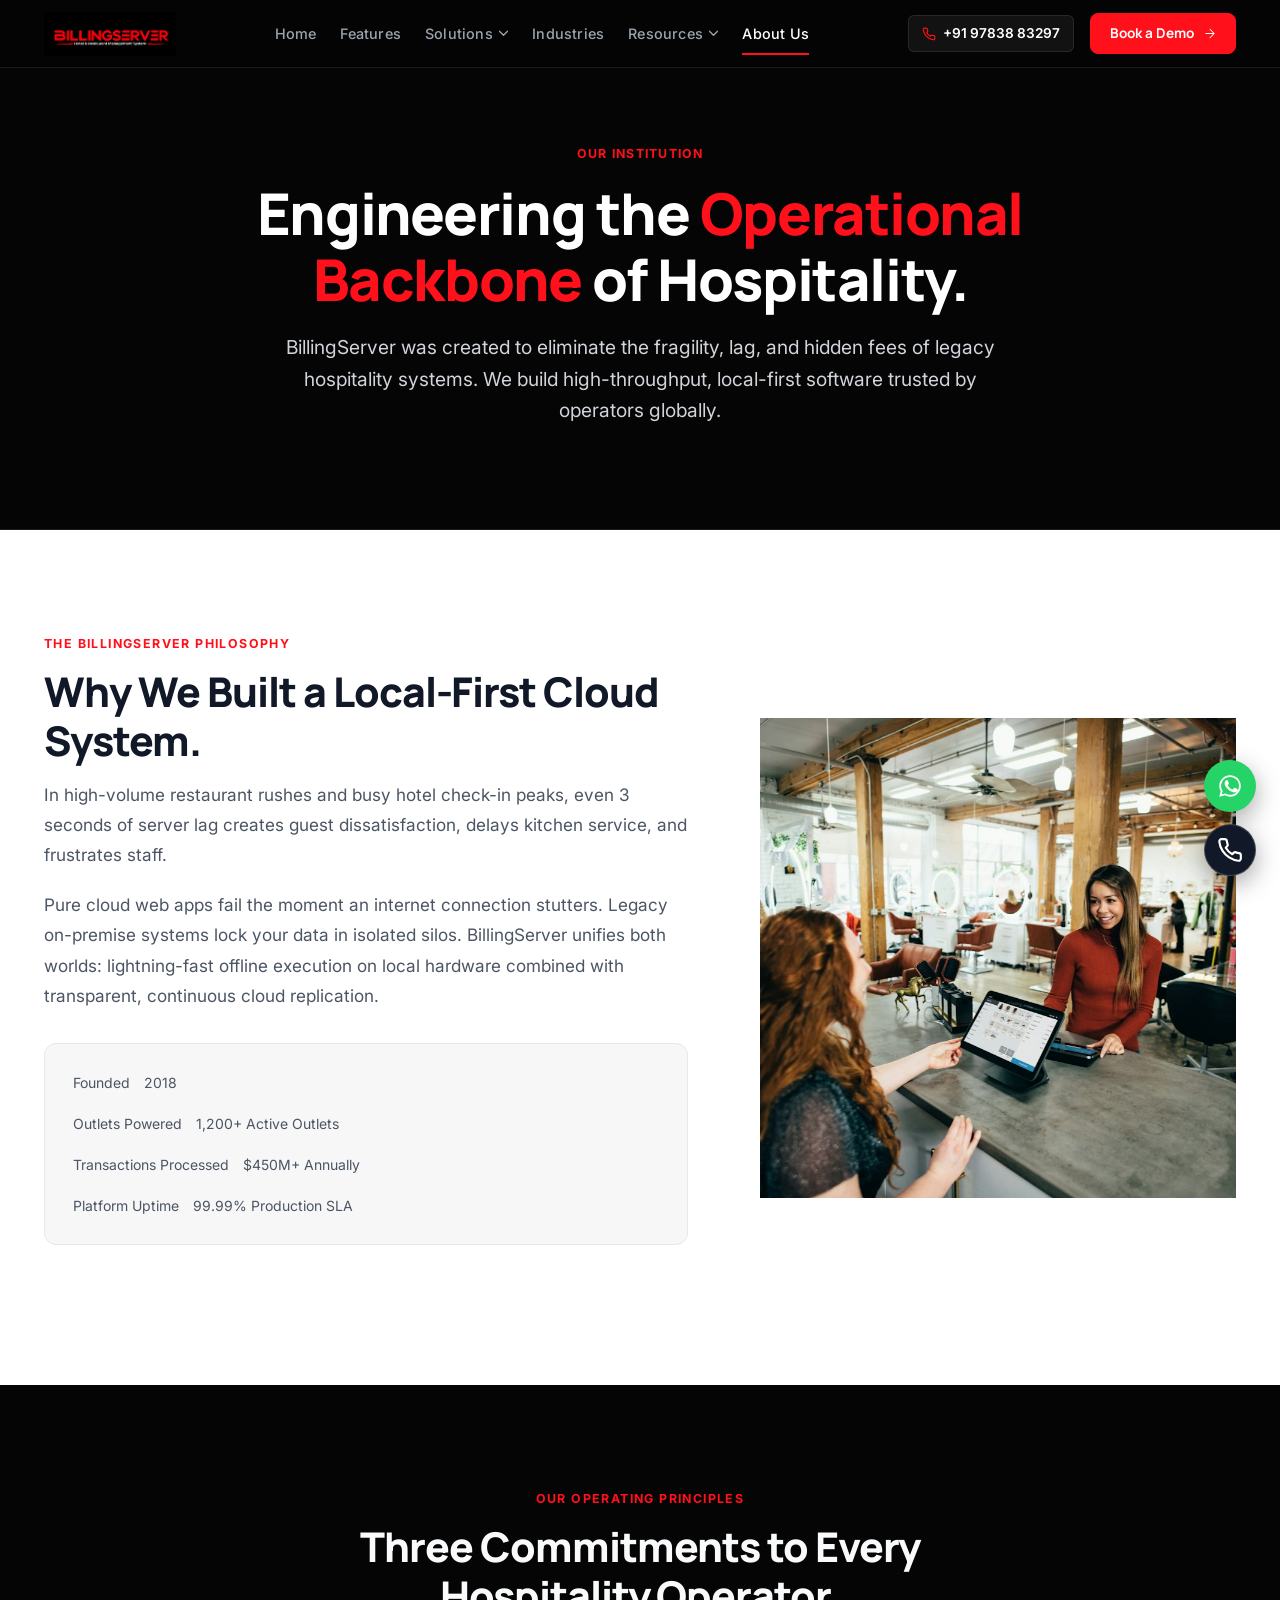
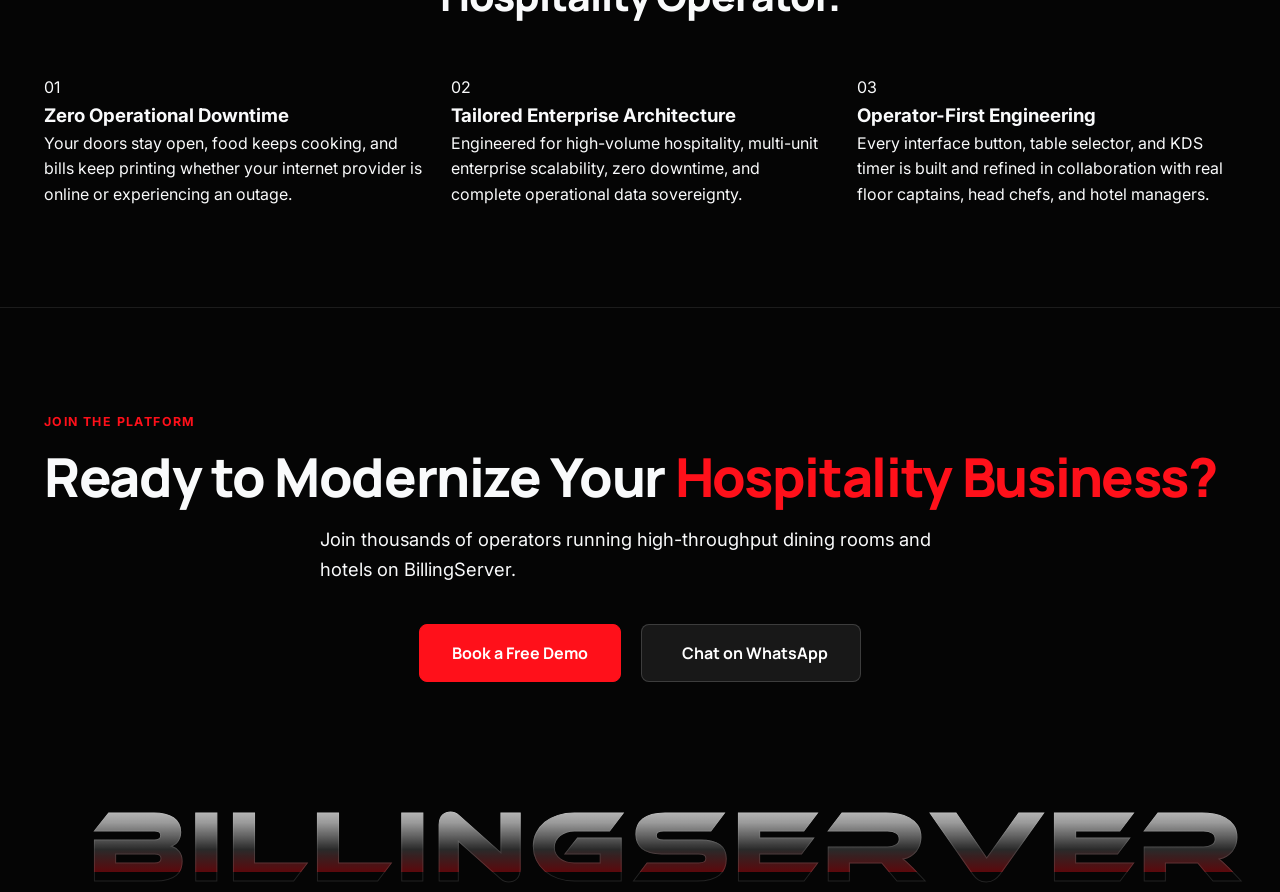
==== about-us.html @ 7251c0f0 "Completely remove all pricing, rates, and pricing plans across the entire website" ====
<!DOCTYPE html>
<html lang="en">
<head>
  <meta charset="UTF-8">
  <meta name="viewport" content="width=device-width, initial-scale=1.0">
  <title>About Us â€” BillingServer Hospitality Platform</title>
  <meta name="description" content="Learn about BillingServer's mission to deliver the world's most resilient, local-first enterprise software for restaurants, hotels, and hospitality chains.">
  <link rel="preconnect" href="https://fonts.googleapis.com">
  <link rel="preconnect" href="https://fonts.gstatic.com" crossorigin>
  <link href="https://fonts.googleapis.com/css2?family=Inter:wght@400;500;600;700&family=Manrope:wght@500;600;700;800&display=swap" rel="stylesheet">
  <link rel="stylesheet" href="style.css">
</head>
<body>

  <!-- NAVIGATION BAR -->
  <header class="navbar" id="navbar">
    <div class="nav-container">
      <a href="index.html" class="brand-logo" aria-label="BillingServer Home">
        <img src="assets/logo.png" alt="BillingServer Logo" class="logo-img">
      </a>

      <!-- Primary Navigation Links -->
      <nav class="nav-links" aria-label="Primary Navigation">
        <a href="index.html" class="nav-item">Home</a>
        <a href="features.html" class="nav-item">Features</a>
        
        <!-- Solutions Dropdown -->
        <div class="nav-dropdown">
          <button class="nav-item nav-dropdown-btn" aria-haspopup="true" aria-expanded="false" type="button">
            <span>Solutions</span>
            <svg class="dropdown-arrow" viewBox="0 0 10 6" fill="currentColor">
              <path d="M0.5 1L5 5.5L9.5 1" stroke="currentColor" stroke-width="1.5" stroke-linecap="round" stroke-linejoin="round" fill="none"/>
            </svg>
          </button>
          <div class="nav-dropdown-menu">
            <a href="solutions.html#restaurant" class="dropdown-item">
              <div class="dropdown-item-title">Restaurant Management</div>
              <div class="dropdown-item-desc">High-speed billing, tables, KOT & delivery</div>
            </a>
            <a href="solutions.html#hotel" class="dropdown-item">
              <div class="dropdown-item-title">Hotel Management (PMS)</div>
              <div class="dropdown-item-desc">Front desk, room folios, housekeeping & rates</div>
            </a>
            <a href="solutions.html#cafe" class="dropdown-item">
              <div class="dropdown-item-title">Cafe & Quick Service</div>
              <div class="dropdown-item-desc">Counter sales, quick tokens & drive-thru</div>
            </a>
            <a href="solutions.html#multibranch" class="dropdown-item">
              <div class="dropdown-item-title">Multi-Branch Business</div>
              <div class="dropdown-item-desc">Central HQ, unified stock & branch reports</div>
            </a>
            <a href="index.html#custom-software" class="dropdown-item">
              <div class="dropdown-item-title" style="color: var(--c-red);">Custom Software (CRM, HRMS, Billing)</div>
              <div class="dropdown-item-desc">Bespoke software developed for your exact requirements</div>
            </a>
          </div>
        </div>

        <a href="industries.html" class="nav-item">Industries</a>

        <!-- Resources Dropdown -->
        <div class="nav-dropdown">
          <button class="nav-item nav-dropdown-btn" aria-haspopup="true" aria-expanded="false" type="button">
            <span>Resources</span>
            <svg class="dropdown-arrow" viewBox="0 0 10 6" fill="currentColor">
              <path d="M0.5 1L5 5.5L9.5 1" stroke="currentColor" stroke-width="1.5" stroke-linecap="round" stroke-linejoin="round" fill="none"/>
            </svg>
          </button>
          <div class="nav-dropdown-menu">
            <a href="help-center.html" class="dropdown-item">
              <div class="dropdown-item-title">Help Center</div>
              <div class="dropdown-item-desc">Documentation, setup guides & FAQs</div>
            </a>
            <a href="hardware.html" class="dropdown-item">
              <div class="dropdown-item-title">Hardware</div>
              <div class="dropdown-item-desc">Touch POS terminals, printers & KDS screens</div>
            </a>
            <a href="integrations.html" class="dropdown-item">
              <div class="dropdown-item-title">Integrations</div>
              <div class="dropdown-item-desc">Payment gateways, aggregators & accounting</div>
            </a>
            <a href="download.html" class="dropdown-item">
              <div class="dropdown-item-title">Download</div>
              <div class="dropdown-item-desc">Desktop client & mobile management apps</div>
            </a>
          </div>
        </div>

        <a href="about-us.html" class="nav-item active">About Us</a>
      </nav>

      <!-- Action Button & Mobile Toggle -->
      <div class="nav-cta">
        <a href="tel:+919783883297" class="nav-phone-link" title="Call Us Directly">
          <svg viewBox="0 0 24 24" fill="none" stroke="currentColor" stroke-width="2" stroke-linecap="round" stroke-linejoin="round">
            <path d="M22 16.92v3a2 2 0 0 1-2.18 2 19.79 19.79 0 0 1-8.63-3.07 19.5 19.5 0 0 1-6-6 19.79 19.79 0 0 1-3.07-8.67A2 2 0 0 1 4.11 2h3a2 2 0 0 1 2 1.72 12.84 12.84 0 0 0 .7 2.81 2 2 0 0 1-.45 2.11L8.09 9.91a16 16 0 0 0 6 6l1.27-1.27a2 2 0 0 1 2.11-.45 12.84 12.84 0 0 0 2.81.7A2 2 0 0 1 22 16.92z"></path>
          </svg>
          <span>+91 97838 83297</span>
        </a>
        <a href="book-demo.html" class="btn btn-primary btn-sm">
          <span>Book a Demo</span>
          <svg class="icon-arrow" viewBox="0 0 16 16" fill="currentColor">
            <path fill-rule="evenodd" d="M3.5 8a.5.5 0 0 1 .5-.5h7.793L8.146 3.854a.5.5 0 1 1 .708-.708l4.5 4.5a.5.5 0 0 1 0 .708l-4.5 4.5a.5.5 0 0 1-.708-.708L11.793 8.5H4a.5.5 0 0 1-.5-.5z"/>
          </svg>
        </a>
        <button class="mobile-toggle" id="mobileToggle" aria-label="Toggle navigation menu">
          <span></span>
          <span></span>
          <span></span>
        </button>
      </div>
    </div>

    <!-- Mobile Navigation Drawer -->
    <div class="mobile-menu" id="mobileMenu">
      <a href="index.html" class="mobile-link">Home</a>
      <a href="features.html" class="mobile-link">Features</a>
      
      <!-- Mobile Solutions Dropdown -->
      <div class="mobile-dropdown">
        <button class="mobile-dropdown-btn" type="button">
          <span>Solutions</span>
          <svg class="dropdown-arrow" viewBox="0 0 10 6" fill="currentColor">
            <path d="M0.5 1L5 5.5L9.5 1" stroke="currentColor" stroke-width="1.5" stroke-linecap="round" stroke-linejoin="round" fill="none"/>
          </svg>
        </button>
        <div class="mobile-submenu">
          <a href="solutions.html#restaurant" class="mobile-sublink">Restaurant Management</a>
          <a href="solutions.html#hotel" class="mobile-sublink">Hotel Management (PMS)</a>
          <a href="solutions.html#cafe" class="mobile-sublink">Cafe & Quick Service</a>
          <a href="solutions.html#multibranch" class="mobile-sublink">Multi-Branch Business</a>
        </div>
      </div>

      <a href="industries.html" class="mobile-link">Industries</a>

      <!-- Mobile Resources Dropdown -->
      <div class="mobile-dropdown">
        <button class="mobile-dropdown-btn" type="button">
          <span>Resources</span>
          <svg class="dropdown-arrow" viewBox="0 0 10 6" fill="currentColor">
            <path d="M0.5 1L5 5.5L9.5 1" stroke="currentColor" stroke-width="1.5" stroke-linecap="round" stroke-linejoin="round" fill="none"/>
          </svg>
        </button>
        <div class="mobile-submenu">
          <a href="help-center.html" class="mobile-sublink">Help Center</a>
          <a href="hardware.html" class="mobile-sublink">Hardware</a>
          <a href="integrations.html" class="mobile-sublink">Integrations</a>
          <a href="download.html" class="mobile-sublink">Download</a>
        </div>
      </div>

      <a href="about-us.html" class="mobile-link active">About Us</a>

      <div class="mobile-menu-cta" style="display: flex; flex-direction: column; gap: 0.65rem;">
        <a href="https://wa.me/919783883297?text=Hello%20BillingServer%2C%20I%20want%20to%20know%20more%20about%20the%20software." target="_blank" rel="noopener" class="btn btn-whatsapp btn-block">
          <span>WhatsApp (+91 97838 83297)</span>
        </a>
        <a href="tel:+919783883297" class="btn btn-secondary btn-block">
          <span>Call: +91 97838 83297</span>
        </a>
        <a href="book-demo.html" class="btn btn-primary btn-block">Book a Demo</a>
      </div>
    </div>
  </header>

  <main>
    <!-- PAGE HERO -->
    <section class="page-hero">
      <div class="page-hero-container">
        <span class="page-hero-badge">OUR INSTITUTION</span>
        <h1 class="page-hero-title">
          Engineering the <span class="text-brand-red">Operational Backbone</span> of Hospitality.
        </h1>
        <p class="page-hero-desc">
          BillingServer was created to eliminate the fragility, lag, and hidden fees of legacy hospitality systems. We build high-throughput, local-first software trusted by operators globally.
        </p>
      </div>
    </section>

    <!-- SECTION: EDITORIAL STORY -->
    <section class="section bg-light">
      <div class="container">
        <div class="intro-grid">
          <div class="intro-editorial">
            <div class="section-label text-red">THE BILLINGSERVER PHILOSOPHY</div>
            <h2 class="section-heading text-dark">Why We Built a Local-First Cloud System.</h2>
            <div class="intro-copy">
              <p>
                In high-volume restaurant rushes and busy hotel check-in peaks, even 3 seconds of server lag creates guest dissatisfaction, delays kitchen service, and frustrates staff.
              </p>
              <p>
                Pure cloud web apps fail the moment an internet connection stutters. Legacy on-premise systems lock your data in isolated silos. BillingServer unifies both worlds: lightning-fast offline execution on local hardware combined with transparent, continuous cloud replication.
              </p>
            </div>
            <div class="intro-spec-list">
              <div class="spec-row">
                <span class="spec-label">Founded</span>
                <span class="spec-value">2018</span>
              </div>
              <div class="spec-row">
                <span class="spec-label">Outlets Powered</span>
                <span class="spec-value">1,200+ Active Outlets</span>
              </div>
              <div class="spec-row">
                <span class="spec-label">Transactions Processed</span>
                <span class="spec-value">$450M+ Annually</span>
              </div>
              <div class="spec-row">
                <span class="spec-label">Platform Uptime</span>
                <span class="spec-value">99.99% Production SLA</span>
              </div>
            </div>
          </div>
          <div class="intro-media">
            <img src="assets/images/intro-manager.jpg" alt="Hospitality manager reviewing real-time operations" loading="lazy">
          </div>
        </div>
      </div>
    </section>

    <!-- 3 CORE PILLARS -->
    <section class="section bg-dark">
      <div class="container">
        <div class="section-header-center">
          <div class="section-label text-red">OUR OPERATING PRINCIPLES</div>
          <h2 class="section-heading text-white">Three Commitments to Every Hospitality Operator.</h2>
        </div>

        <div class="advantage-grid">
          <div class="advantage-card">
            <div class="advantage-num">01</div>
            <h3 class="advantage-title">Zero Operational Downtime</h3>
            <p class="advantage-desc">Your doors stay open, food keeps cooking, and bills keep printing whether your internet provider is online or experiencing an outage.</p>
          </div>
          <div class="advantage-card">
            <div class="advantage-num">02</div>
            <h3 class="advantage-title">Tailored Enterprise Architecture</h3>
            <p class="advantage-desc">Engineered for high-volume hospitality, multi-unit enterprise scalability, zero downtime, and complete operational data sovereignty.</p>
          </div>
          <div class="advantage-card">
            <div class="advantage-num">03</div>
            <h3 class="advantage-title">Operator-First Engineering</h3>
            <p class="advantage-desc">Every interface button, table selector, and KDS timer is built and refined in collaboration with real floor captains, head chefs, and hotel managers.</p>
          </div>
        </div>
      </div>
    </section>

    <!-- SECTION: FINAL CTA -->
    <section class="section bg-dark-cta">
      <div class="container text-center">
        <div class="section-label text-red">JOIN THE PLATFORM</div>
        <h2 class="cta-heading text-white">
          Ready to Modernize Your <span class="text-brand-red">Hospitality Business?</span>
        </h2>
        <p class="cta-subheading text-muted">
          Join thousands of operators running high-throughput dining rooms and hotels on BillingServer.
        </p>
        <div class="cta-actions">
          <a href="book-demo.html" class="btn btn-primary btn-lg">
            <span>Book a Free Demo</span>
          </a>
          <a href="https://wa.me/919783883297" target="_blank" rel="noopener noreferrer" class="btn btn-secondary btn-lg">
            <i class="ph-bold ph-whatsapp-logo"></i>
            <span>Chat on WhatsApp</span>
          </a>
        </div>
      </div>
    </section>
  </main>

  <!-- GRAND BRAND WATERMARK OUTRO -->
  <section class="brand-outro-section" id="brandOutro" aria-label="BillingServer Display Stamp">
    <div class="brand-outro-container">
      <div class="brand-outro-watermark" id="brandWatermark">
        <span class="brand-char" style="--char-index: 0">B</span><span class="brand-char" style="--char-index: 1">I</span><span class="brand-char" style="--char-index: 2">L</span><span class="brand-char" style="--char-index: 3">L</span><span class="brand-char" style="--char-index: 4">I</span><span class="brand-char" style="--char-index: 5">N</span><span class="brand-char" style="--char-index: 6">G</span><span class="brand-char" style="--char-index: 7">S</span><span class="brand-char" style="--char-index: 8">E</span><span class="brand-char" style="--char-index: 9">R</span><span class="brand-char" style="--char-index: 10">V</span><span class="brand-char" style="--char-index: 11">E</span><span class="brand-char" style="--char-index: 12">R</span>
      </div>
    </div>
  </section>

    <!-- Floating Contact Buttons (WhatsApp & Direct Call) -->
  <div class="floating-contact-wrap" aria-label="Direct Support Contacts">
    <a href="https://wa.me/919783883297?text=Hello%20BillingServer%2C%20I%20want%20to%20know%20more%20about%20the%20software." target="_blank" rel="noopener" class="floating-btn floating-whatsapp" title="Chat on WhatsApp" aria-label="Chat on WhatsApp">
      <span class="floating-tooltip">WhatsApp: +91 97838 83297</span>
      <svg viewBox="0 0 24 24" fill="currentColor">
        <path d="M12.04 2C6.58 2 2.13 6.45 2.13 11.91C2.13 13.66 2.59 15.36 3.45 16.86L2.05 22L7.3 20.62C8.75 21.41 10.38 21.83 12.04 21.83C17.5 21.83 21.95 17.38 21.95 11.92C21.95 9.27 20.92 6.78 19.05 4.91C17.18 3.03 14.69 2 12.04 2ZM12.05 3.67C14.25 3.67 16.31 4.53 17.87 6.09C19.42 7.65 20.28 9.72 20.28 11.92C20.28 16.46 16.58 20.15 12.04 20.15C10.56 20.15 9.11 19.76 7.85 19.01L7.55 18.83L4.43 19.65L5.26 16.61L5.06 16.29C4.24 14.99 3.8 13.47 3.8 11.91C3.81 7.37 7.5 3.67 12.05 3.67ZM8.84 6.73C8.64 6.73 8.32 6.81 8.04 7.11C7.77 7.41 7 8.13 7 9.58C7 11.04 8.06 12.44 8.21 12.64C8.36 12.84 10.3 15.83 13.26 17.12C13.97 17.42 14.52 17.61 14.96 17.75C15.67 17.97 16.32 17.94 16.83 17.87C17.4 17.78 18.59 17.15 18.84 16.44C19.09 15.74 19.09 15.13 19.01 15.01C18.94 14.88 18.74 14.81 18.44 14.66C18.14 14.51 16.67 13.79 16.39 13.69C16.12 13.59 15.92 13.54 15.72 13.84C15.52 14.14 14.94 14.81 14.77 15.01C14.59 15.21 14.42 15.23 14.12 15.08C13.82 14.94 12.87 14.62 11.73 13.61C10.85 12.83 10.25 11.86 10.08 11.56C9.9 11.26 10.06 11.1 10.21 10.95C10.35 10.82 10.52 10.6 10.67 10.42C10.82 10.25 10.87 10.12 10.97 9.92C11.07 9.73 11.02 9.55 10.95 9.4C10.87 9.25 10.27 7.78 10.02 7.18C9.78 6.6 9.54 6.68 9.35 6.67C9.18 6.66 8.98 6.66 8.78 6.66L8.84 6.73Z"/>
      </svg>
    </a>
    <a href="tel:+919783883297" class="floating-btn floating-phone" title="Call Us" aria-label="Call +91 97838 83297">
      <span class="floating-tooltip">Call: +91 97838 83297</span>
      <svg viewBox="0 0 24 24" fill="none" stroke="currentColor" stroke-width="2" stroke-linecap="round" stroke-linejoin="round">
        <path d="M22 16.92v3a2 2 0 0 1-2.18 2 19.79 19.79 0 0 1-8.63-3.07 19.5 19.5 0 0 1-6-6 19.79 19.79 0 0 1-3.07-8.67A2 2 0 0 1 4.11 2h3a2 2 0 0 1 2 1.72 12.84 12.84 0 0 0 .7 2.81 2 2 0 0 1-.45 2.11L8.09 9.91a16 16 0 0 0 6 6l1.27-1.27a2 2 0 0 1 2.11-.45 12.84 12.84 0 0 0 2.81.7A2 2 0 0 1 22 16.92z"></path>
      </svg>
    </a>
  </div>

  <script src="script.js"></script>
</body>
</html>
---- style.css ----
/* ========================================================
   LOCAL & WEBFONT DEFINITIONS
   ======================================================== */
@font-face {
  font-family: 'Ethnocentric';
  src: local('Ethnocentric Rg'),
       local('Ethnocentric Regular'),
       local('Ethnocentric'),
       url('assets/fonts/ethnocentric.woff') format('woff'),
       url('https://fonts.cdnfonts.com/s/6220/ethnocentric rg.woff') format('woff');
  font-weight: 400 900;
  font-style: normal;
  font-display: swap;
}

/* ========================================================
   BILLINGSERVER — ENTERPRISE SAAS DESIGN SYSTEM
   Brand Colors:
   - Primary Red: #FF101A
   - Obsidian Black: #050505
   - Dark Surface: #0D0D11
   - Neutral Light: #F7F7F8
   - Pure White: #FFFFFF
   - Dark Text: #111827
   - Secondary Text: #4B5563
   ======================================================== */

:root {
  /* Color Tokens */
  --c-red: #FF101A;
  --c-red-hover: #E00C15;
  --c-red-subtle: rgba(255, 16, 26, 0.08);
  --c-red-border: rgba(255, 16, 26, 0.3);
  
  --c-black: #050505;
  --c-dark-surface: #0D0D11;
  --c-dark-card: #121217;
  --c-dark-border: rgba(255, 255, 255, 0.09);
  
  --c-white: #FFFFFF;
  --c-neutral-bg: #F7F7F8;
  --c-neutral-card: #FFFFFF;
  --c-light-border: #E5E7EB;
  
  --c-text-dark: #111827;
  --c-text-secondary: #4B5563;
  --c-text-white: #F9FAFB;
  --c-text-muted: #9CA3AF;

  /* Typography */
  --font-heading: 'Manrope', -apple-system, BlinkMacSystemFont, 'Segoe UI', Roboto, sans-serif;
  --font-body: 'Inter', -apple-system, BlinkMacSystemFont, 'Segoe UI', Roboto, sans-serif;

  /* Elevation & Borders */
  --radius-sm: 6px;
  --radius-md: 8px;
  --radius-lg: 12px;
  --radius-xl: 16px;

  --shadow-sm: 0 1px 3px rgba(0, 0, 0, 0.08);
  --shadow-md: 0 4px 16px rgba(0, 0, 0, 0.06);
  --shadow-lg: 0 12px 32px rgba(0, 0, 0, 0.12);
  --shadow-dark: 0 20px 50px rgba(0, 0, 0, 0.7);

  /* Transitions */
  --t-fast: 0.18s cubic-bezier(0.16, 1, 0.3, 1);
  --t-smooth: 0.28s cubic-bezier(0.16, 1, 0.3, 1);
}

/* ========================================================
   GLOBAL RESETS & FOUNDATIONS
   ======================================================== */
*, *::before, *::after {
  box-sizing: border-box;
  margin: 0;
  padding: 0;
}

html {
  font-size: 16px;
  scroll-behavior: smooth;
  background-color: var(--c-black);
  color: var(--c-text-dark);
}

body {
  font-family: var(--font-body);
  background-color: var(--c-black);
  color: var(--c-text-dark);
  line-height: 1.6;
  -webkit-font-smoothing: antialiased;
  -moz-osx-font-smoothing: grayscale;
  overflow-x: hidden;
}

img {
  max-width: 100%;
  height: auto;
  display: block;
}

a {
  text-decoration: none;
  color: inherit;
  transition: color var(--t-fast);
}

button {
  font-family: inherit;
  border: none;
  background: none;
  cursor: pointer;
}

ul {
  list-style: none;
}

/* Containers */
.container {
  max-width: 1240px;
  margin: 0 auto;
  padding: 0 24px;
}

.container-narrow {
  max-width: 840px;
  margin: 0 auto;
  padding: 0 24px;
}

/* Section Rhythm (Alternating Light & Dark) */
.section {
  padding: 100px 0;
  position: relative;
  z-index: 10;
}

.bg-light {
  background-color: var(--c-white);
  color: var(--c-text-dark);
}

.bg-neutral {
  background-color: var(--c-neutral-bg);
  color: var(--c-text-dark);
}

.bg-dark {
  background-color: var(--c-black);
  color: var(--c-text-white);
}

.bg-dark-alt {
  background-color: #08080B;
  color: var(--c-text-white);
}

.bg-dark-cta {
  background-color: var(--c-black);
  border-top: 1px solid var(--c-dark-border);
  color: var(--c-text-white);
  padding: 100px 0;
}

/* Common Typography & Labels */
.section-label {
  display: inline-block;
  font-family: var(--font-body);
  font-size: 0.775rem;
  font-weight: 700;
  letter-spacing: 1.4px;
  text-transform: uppercase;
  color: var(--c-red);
  margin-bottom: 0.85rem;
}

.section-label.text-red {
  color: var(--c-red);
}

.section-heading {
  font-family: var(--font-heading);
  font-size: clamp(2rem, 3.2vw, 2.75rem);
  font-weight: 800;
  line-height: 1.18;
  letter-spacing: -0.025em;
  margin-bottom: 1rem;
}

.section-heading.text-dark { color: var(--c-text-dark); }
.section-heading.text-white { color: var(--c-text-white); }

.section-subheading {
  font-size: 1.1rem;
  line-height: 1.65;
  max-width: 680px;
}

.section-subheading.text-secondary { color: var(--c-text-secondary); }
.section-subheading.text-muted { color: var(--c-text-muted); }

.section-header-left {
  max-width: 720px;
  margin-bottom: 3.5rem;
}

.section-header-center {
  text-align: center;
  max-width: 720px;
  margin: 0 auto 3.5rem auto;
}

.section-header-center .section-subheading {
  margin: 0 auto;
}

/* Button System (Enterprise Grade) */
.btn {
  display: inline-flex;
  align-items: center;
  justify-content: center;
  gap: 0.5rem;
  font-family: var(--font-heading);
  font-weight: 700;
  text-decoration: none;
  border-radius: var(--radius-md);
  transition: all var(--t-fast);
  cursor: pointer;
  white-space: nowrap;
}

.btn-primary {
  background-color: var(--c-red);
  color: var(--c-white);
  border: 1px solid var(--c-red);
}

.btn-primary:hover {
  background-color: var(--c-red-hover);
  border-color: var(--c-red-hover);
  transform: translateY(-1px);
  box-shadow: 0 4px 14px rgba(255, 16, 26, 0.35);
}

.btn-secondary {
  background-color: rgba(255, 255, 255, 0.08);
  color: var(--c-white);
  border: 1px solid rgba(255, 255, 255, 0.16);
}

.btn-secondary:hover {
  background-color: rgba(255, 255, 255, 0.14);
  border-color: rgba(255, 255, 255, 0.3);
  transform: translateY(-1px);
}

.btn-sm {
  padding: 0.55rem 1.15rem;
  font-size: 0.85rem;
}

.btn-lg {
  padding: 0.95rem 2rem;
  font-size: 1rem;
}

.btn-block {
  width: 100%;
}

.icon-arrow {
  width: 15px;
  height: 15px;
  transition: transform var(--t-fast);
}

.btn:hover .icon-arrow {
  transform: translateX(3px);
}

/* ========================================================
   NAVIGATION BAR (INSTITUTIONAL SAAS FIXED HEADER)
   ======================================================== */
.navbar {
  position: fixed;
  top: 0;
  left: 0;
  right: 0;
  width: 100%;
  height: 68px;
  z-index: 9999;
  background-color: rgba(5, 5, 5, 0.85);
  backdrop-filter: blur(16px);
  -webkit-backdrop-filter: blur(16px);
  border-bottom: 1px solid var(--c-dark-border);
  transition: background-color var(--t-fast), border-color var(--t-fast);
}

.navbar.scrolled {
  background-color: rgba(5, 5, 5, 0.96);
  border-bottom: 1px solid rgba(255, 255, 255, 0.12);
  box-shadow: 0 4px 20px rgba(0, 0, 0, 0.5);
}

.nav-container {
  max-width: 1240px;
  height: 100%;
  margin: 0 auto;
  padding: 0 24px;
  display: flex;
  align-items: center;
  justify-content: space-between;
}

.brand-logo {
  display: flex;
  align-items: center;
}

.logo-img {
  height: 44px;
  width: auto;
  object-fit: contain;
}

.nav-links {
  display: flex;
  align-items: center;
  gap: 1.5rem;
}

.nav-item {
  color: var(--c-text-muted);
  font-size: 0.9rem;
  font-weight: 500;
  letter-spacing: 0.2px;
  position: relative;
  padding: 0.35rem 0;
  text-decoration: none;
}

.nav-item:hover,
.nav-item.active {
  color: var(--c-white);
}

.nav-item.active::after {
  content: '';
  position: absolute;
  bottom: -4px;
  left: 0;
  right: 0;
  height: 2px;
  background-color: var(--c-red);
}

/* Navigation Dropdowns */
.nav-dropdown {
  position: relative;
  display: inline-flex;
  align-items: center;
}

.nav-dropdown-btn {
  background: none;
  border: none;
  cursor: pointer;
  display: inline-flex;
  align-items: center;
  gap: 0.4rem;
  font-family: inherit;
}

.dropdown-arrow {
  width: 9px;
  height: 6px;
  transition: transform var(--t-fast);
  color: var(--c-text-muted);
}

.nav-dropdown:hover .dropdown-arrow,
.nav-dropdown:focus-within .dropdown-arrow {
  transform: rotate(180deg);
  color: var(--c-white);
}

.nav-dropdown-menu {
  position: absolute;
  top: calc(100% + 12px);
  left: -1rem;
  min-width: 290px;
  background-color: #0c0c10;
  border: 1px solid var(--c-dark-border);
  border-radius: var(--radius-md);
  padding: 0.6rem;
  box-shadow: 0 16px 36px rgba(0, 0, 0, 0.45);
  display: flex;
  flex-direction: column;
  gap: 0.25rem;
  opacity: 0;
  visibility: hidden;
  transform: translateY(8px);
  transition: opacity var(--t-fast), transform var(--t-fast), visibility var(--t-fast);
  pointer-events: none;
  z-index: 9999;
}

/* Invisible bridge so mouse does not lose hover */
.nav-dropdown-menu::before {
  content: '';
  position: absolute;
  top: -16px;
  left: 0;
  right: 0;
  height: 16px;
}

.nav-dropdown:hover .nav-dropdown-menu,
.nav-dropdown:focus-within .nav-dropdown-menu {
  opacity: 1;
  visibility: visible;
  transform: translateY(0);
  pointer-events: auto;
}

.dropdown-item {
  display: block;
  padding: 0.65rem 0.85rem;
  border-radius: var(--radius-sm);
  transition: background-color var(--t-fast);
  text-decoration: none;
}

.dropdown-item:hover {
  background-color: rgba(255, 255, 255, 0.05);
}

.dropdown-item-title {
  color: var(--c-white);
  font-size: 0.875rem;
  font-weight: 600;
  line-height: 1.3;
}

.dropdown-item-desc {
  color: var(--c-text-muted);
  font-size: 0.775rem;
  line-height: 1.4;
  margin-top: 0.15rem;
}

.dropdown-item:hover .dropdown-item-title {
  color: var(--c-red);
}

.nav-cta {
  display: flex;
  align-items: center;
  gap: 1rem;
}

.nav-phone-link {
  display: inline-flex;
  align-items: center;
  gap: 0.4rem;
  color: var(--c-white);
  font-size: 0.85rem;
  font-weight: 600;
  text-decoration: none;
  padding: 0.4rem 0.85rem;
  border-radius: var(--radius-sm);
  background-color: rgba(255, 255, 255, 0.06);
  border: 1px solid var(--c-dark-border);
  transition: all var(--t-fast);
  white-space: nowrap;
}

.nav-phone-link:hover {
  background-color: rgba(255, 255, 255, 0.12);
  border-color: rgba(255, 255, 255, 0.3);
  color: var(--c-white);
}

.nav-phone-link svg {
  width: 14px;
  height: 14px;
  color: var(--c-red);
}

/* Floating Quick-Contact Action (WhatsApp & Call) */
.floating-contact-wrap {
  position: fixed;
  bottom: 24px;
  right: 24px;
  display: flex;
  flex-direction: column;
  gap: 12px;
  z-index: 99999;
}

.floating-btn {
  width: 52px;
  height: 52px;
  border-radius: 50%;
  display: flex;
  align-items: center;
  justify-content: center;
  box-shadow: 0 8px 24px rgba(0, 0, 0, 0.35);
  transition: transform var(--t-fast), box-shadow var(--t-fast);
  color: #FFFFFF;
  text-decoration: none;
  position: relative;
}

.floating-btn:hover {
  transform: translateY(-4px) scale(1.06);
  box-shadow: 0 12px 28px rgba(0, 0, 0, 0.5);
}

.floating-whatsapp {
  background-color: #25D366;
}

.floating-whatsapp:hover {
  background-color: #20BD5A;
}

.floating-phone {
  background-color: #111827;
  border: 1px solid rgba(255, 255, 255, 0.2);
}

.floating-phone:hover {
  border-color: var(--c-red);
}

.floating-btn svg {
  width: 26px;
  height: 26px;
}

.floating-btn .floating-tooltip {
  position: absolute;
  right: calc(100% + 12px);
  top: 50%;
  transform: translateY(-50%);
  background-color: #0A0A0E;
  color: #FFFFFF;
  font-size: 0.8rem;
  font-weight: 600;
  white-space: nowrap;
  padding: 6px 12px;
  border-radius: var(--radius-sm);
  border: 1px solid var(--c-dark-border);
  opacity: 0;
  pointer-events: none;
  transition: opacity var(--t-fast);
  box-shadow: 0 4px 12px rgba(0, 0, 0, 0.3);
}

.floating-btn:hover .floating-tooltip {
  opacity: 1;
}

.btn-whatsapp {
  background-color: #25D366;
  color: #FFFFFF;
  border: none;
  display: inline-flex;
  align-items: center;
  gap: 0.5rem;
}

.btn-whatsapp:hover {
  background-color: #20BD5A;
  color: #FFFFFF;
}

@media (max-width: 640px) {
  .floating-contact-wrap {
    bottom: 16px;
    right: 16px;
    gap: 10px;
  }
  .floating-btn {
    width: 48px;
    height: 48px;
  }
  .floating-btn svg {
    width: 24px;
    height: 24px;
  }
  .nav-phone-link {
    display: none;
  }
}

.mobile-toggle {
  display: none;
  padding: 0.5rem;
  flex-direction: column;
  gap: 5px;
}

.mobile-toggle span {
  display: block;
  width: 22px;
  height: 2px;
  background-color: var(--c-white);
  border-radius: 1px;
  transition: all var(--t-fast);
}

.mobile-toggle.active span:nth-child(1) { transform: translateY(7px) rotate(45deg); }
.mobile-toggle.active span:nth-child(2) { opacity: 0; }
.mobile-toggle.active span:nth-child(3) { transform: translateY(-7px) rotate(-45deg); }

.mobile-menu {
  display: none;
  flex-direction: column;
  position: fixed;
  top: 68px;
  left: 0;
  right: 0;
  background-color: #0A0A0E;
  border-bottom: 1px solid var(--c-dark-border);
  padding: 1.5rem 24px 2rem;
  z-index: 9998;
}

.mobile-menu.open {
  display: flex;
}

.mobile-link {
  color: var(--c-text-muted);
  font-size: 1rem;
  font-weight: 500;
  padding: 0.75rem 0;
  border-bottom: 1px solid rgba(255, 255, 255, 0.05);
}

.mobile-link:hover,
.mobile-link.active {
  color: var(--c-red);
}

/* Mobile Dropdown Submenus */
.mobile-dropdown {
  border-bottom: 1px solid rgba(255, 255, 255, 0.05);
}

.mobile-dropdown-btn {
  width: 100%;
  background: none;
  border: none;
  display: flex;
  align-items: center;
  justify-content: space-between;
  color: var(--c-text-muted);
  font-size: 1rem;
  font-weight: 500;
  padding: 0.75rem 0;
  cursor: pointer;
  font-family: inherit;
  text-align: left;
}

.mobile-dropdown-btn .dropdown-arrow {
  width: 10px;
  height: 6px;
  transition: transform var(--t-fast);
}

.mobile-dropdown.open .mobile-dropdown-btn {
  color: var(--c-white);
}

.mobile-dropdown.open .mobile-dropdown-btn .dropdown-arrow {
  transform: rotate(180deg);
  color: var(--c-red);
}

.mobile-submenu {
  display: none;
  flex-direction: column;
  padding: 0.25rem 0 0.75rem 1rem;
  gap: 0.5rem;
}

.mobile-dropdown.open .mobile-submenu {
  display: flex;
}

.mobile-sublink {
  color: #9CA3AF;
  font-size: 0.9rem;
  padding: 0.35rem 0;
  text-decoration: none;
  transition: color var(--t-fast);
}

.mobile-sublink:hover {
  color: var(--c-red);
}

.mobile-menu-cta {
  margin-top: 1.5rem;
}

/* ========================================================
   SUBPAGE HERO BANNER
   ======================================================== */
.page-hero {
  background-color: var(--c-black);
  padding: 140px 24px 70px;
  position: relative;
  text-align: center;
  border-bottom: 1px solid var(--c-dark-border);
}

.page-hero-container {
  max-width: 900px;
  margin: 0 auto;
}

.page-hero-badge {
  display: inline-block;
  font-size: 0.775rem;
  font-weight: 700;
  letter-spacing: 0.1em;
  text-transform: uppercase;
  color: var(--c-red);
  margin-bottom: 1rem;
  animation: heroFadeUp 0.7s cubic-bezier(0.16, 1, 0.3, 1) 0.1s both;
}

.page-hero-title {
  font-family: var(--font-heading);
  font-size: clamp(2.3rem, 5vw, 3.6rem);
  font-weight: 800;
  color: var(--c-white);
  line-height: 1.15;
  letter-spacing: -0.025em;
  margin-bottom: 1.25rem;
  animation: heroFadeUp 0.75s cubic-bezier(0.16, 1, 0.3, 1) 0.25s both;
}

.page-hero-desc {
  font-size: clamp(1.05rem, 1.8vw, 1.2rem);
  color: #D1D5DB;
  line-height: 1.65;
  max-width: 720px;
  margin: 0 auto 2rem;
  animation: heroFadeUp 0.75s cubic-bezier(0.16, 1, 0.3, 1) 0.4s both;
}

/* ========================================================
   HERO SECTION (RESTAINED, HIGH CONTRAST, VIDEO)
   ======================================================== */
.hero-section {
  position: relative;
  min-height: 100vh;
  display: flex;
  flex-direction: column;
  align-items: center;
  justify-content: center;
  padding: 120px 24px 70px;
  color: var(--c-white);
  overflow: hidden;
  background-color: var(--c-black);
}

.hero-section .video-background-wrapper {
  position: absolute;
  top: 0;
  left: 0;
  width: 100%;
  height: 100%;
  z-index: 1;
  overflow: hidden;
  pointer-events: none;
}

.hero-section .video-background-wrapper video {
  width: 100%;
  height: 100%;
  object-fit: cover;
  position: absolute;
  top: 0;
  left: 0;
  filter: contrast(1.05) brightness(0.85);
}

/* Clean Neutral Overlay (No Neon Gradients) */
.video-overlay-clean {
  position: absolute;
  inset: 0;
  background: linear-gradient(
    180deg,
    rgba(5, 5, 5, 0.75) 0%,
    rgba(5, 5, 5, 0.55) 35%,
    rgba(5, 5, 5, 0.90) 80%,
    rgba(5, 5, 5, 1) 100%
  );
  z-index: 2;
}

.hero-container {
  position: relative;
  z-index: 10;
  max-width: 960px;
  margin: 0 auto;
  text-align: center;
  display: flex;
  flex-direction: column;
  align-items: center;
}

.hero-meta-label {
  display: inline-flex;
  align-items: center;
  gap: 0.6rem;
  background-color: rgba(255, 255, 255, 0.08);
  border: 1px solid rgba(255, 255, 255, 0.14);
  padding: 0.35rem 0.95rem;
  border-radius: var(--radius-sm);
  font-size: 0.8rem;
  font-weight: 600;
  letter-spacing: 0.5px;
  color: #D1D5DB;
  margin-bottom: 1.75rem;
}

.meta-dot {
  width: 6px;
  height: 6px;
  border-radius: 50%;
  background-color: var(--c-red);
}

/* Hero Entrance Staggered Animation */
@keyframes heroFadeUp {
  0% {
    opacity: 0;
    transform: translateY(32px) scale(0.97);
    filter: blur(5px);
  }
  100% {
    opacity: 1;
    transform: translateY(0) scale(1);
    filter: blur(0);
  }
}

.hero-title {
  font-family: var(--font-heading);
  font-size: clamp(2.75rem, 5.5vw, 4.5rem);
  font-weight: 800;
  line-height: 1.1;
  letter-spacing: -0.03em;
  margin-bottom: 1.5rem;
}

.hero-title-primary {
  display: block;
  color: var(--c-white);
  animation: heroFadeUp 0.75s cubic-bezier(0.16, 1, 0.3, 1) 0.15s both;
}

.hero-title-accent {
  display: block;
  color: #F3F4F6;
  animation: heroFadeUp 0.75s cubic-bezier(0.16, 1, 0.3, 1) 0.32s both;
}

.hero-description {
  max-width: 720px;
  font-size: clamp(1.05rem, 1.8vw, 1.2rem);
  color: #D1D5DB;
  line-height: 1.65;
  margin-bottom: 2.75rem;
  animation: heroFadeUp 0.75s cubic-bezier(0.16, 1, 0.3, 1) 0.48s both;
}

.hero-actions {
  display: flex;
  align-items: center;
  justify-content: center;
  gap: 1.25rem;
  flex-wrap: wrap;
  margin-bottom: 4rem;
  animation: heroFadeUp 0.75s cubic-bezier(0.16, 1, 0.3, 1) 0.64s both;
}

/* Trust Bar (Architectural Solid Layout) */
.hero-trust-bar {
  display: flex;
  align-items: center;
  justify-content: space-between;
  width: 100%;
  max-width: 940px;
  background-color: rgba(13, 13, 17, 0.85);
  border: 1px solid var(--c-dark-border);
  border-radius: var(--radius-lg);
  padding: 1.5rem 2.5rem;
  box-shadow: 0 16px 36px rgba(0, 0, 0, 0.5);
  position: relative;
  z-index: 10;
  animation: heroFadeUp 0.85s cubic-bezier(0.16, 1, 0.3, 1) 0.8s both;
}

.hero-trust-bar .trust-item:nth-of-type(1) {
  animation: heroFadeUp 0.7s cubic-bezier(0.16, 1, 0.3, 1) 0.95s both;
}

.hero-trust-bar .trust-item:nth-of-type(2) {
  animation: heroFadeUp 0.7s cubic-bezier(0.16, 1, 0.3, 1) 1.1s both;
}

.hero-trust-bar .trust-item:nth-of-type(3) {
  animation: heroFadeUp 0.7s cubic-bezier(0.16, 1, 0.3, 1) 1.25s both;
}

.trust-item {
  display: flex;
  align-items: center;
  gap: 1rem;
  text-align: left;
  flex: 1;
}

.trust-icon-wrap {
  width: 42px;
  height: 42px;
  min-width: 42px;
  border-radius: var(--radius-md);
  background-color: rgba(255, 16, 26, 0.1);
  border: 1px solid rgba(255, 16, 26, 0.25);
  color: var(--c-red);
  display: flex;
  align-items: center;
  justify-content: center;
}

.trust-icon-wrap svg {
  width: 20px;
  height: 20px;
}

.trust-text {
  display: flex;
  flex-direction: column;
}

.trust-text strong {
  font-family: var(--font-heading);
  font-size: 0.95rem;
  font-weight: 700;
  color: var(--c-white);
}

.trust-text span {
  font-size: 0.8rem;
  color: var(--c-text-muted);
}

.trust-separator {
  width: 1px;
  height: 38px;
  background-color: var(--c-dark-border);
  margin: 0 1.25rem;
}

/* ========================================================
   SECTION 1: INTRODUCTION (LIGHT #FFFFFF)
   ======================================================== */
.intro-grid {
  display: grid;
  grid-template-columns: 1.15fr 0.85fr;
  gap: 4.5rem;
  align-items: center;
}

.intro-copy p {
  font-size: 1.075rem;
  color: var(--c-text-secondary);
  line-height: 1.75;
  margin-bottom: 1.25rem;
}

.intro-spec-list {
  display: flex;
  flex-direction: column;
  gap: 1.25rem;
  margin: 2rem 0 2.5rem;
  padding: 1.75rem;
  background-color: var(--c-neutral-bg);
  border: 1px solid var(--c-light-border);
  border-radius: var(--radius-lg);
}

.spec-row {
  display: flex;
  align-items: flex-start;
  gap: 0.85rem;
}

.spec-check {
  width: 20px;
  height: 20px;
  min-width: 20px;
  margin-top: 2px;
  color: var(--c-red);
}

.spec-row strong {
  display: block;
  font-family: var(--font-heading);
  font-size: 0.95rem;
  font-weight: 700;
  color: var(--c-text-dark);
}

.spec-row span {
  display: block;
  font-size: 0.875rem;
  color: var(--c-text-secondary);
  line-height: 1.5;
}

.intro-media .image-frame {
  position: relative;
  border-radius: var(--radius-lg);
  overflow: hidden;
  border: 1px solid var(--c-light-border);
  box-shadow: var(--shadow-md);
}

.intro-media img {
  width: 100%;
  height: 480px;
  object-fit: cover;
}

.image-caption-bar {
  position: absolute;
  bottom: 0;
  left: 0;
  right: 0;
  background-color: rgba(5, 5, 5, 0.85);
  backdrop-filter: blur(8px);
  padding: 0.75rem 1.25rem;
  display: flex;
  align-items: center;
  gap: 0.6rem;
  font-size: 0.775rem;
  color: #D1D5DB;
  font-weight: 500;
}

.caption-dot {
  width: 6px;
  height: 6px;
  border-radius: 50%;
  background-color: #10B981;
}

/* ========================================================
   SECTION 2: OUR SOLUTIONS (DARK #050505)
   ======================================================== */
.solutions-grid {
  display: grid;
  grid-template-columns: repeat(4, 1fr);
  gap: 1.5rem;
}

.solution-card {
  background-color: var(--c-dark-surface);
  border: 1px solid var(--c-dark-border);
  border-radius: var(--radius-lg);
  overflow: hidden;
  display: flex;
  flex-direction: column;
  transition: transform var(--t-fast), border-color var(--t-fast);
}

.solution-card:hover {
  transform: translateY(-4px);
  border-color: rgba(255, 16, 26, 0.5);
}

.card-media {
  position: relative;
  height: 190px;
  overflow: hidden;
  border-bottom: 1px solid var(--c-dark-border);
}

.card-media img {
  width: 100%;
  height: 100%;
  object-fit: cover;
  transition: transform var(--t-smooth);
}

.solution-card:hover .card-media img {
  transform: scale(1.05);
}

.card-tag {
  position: absolute;
  top: 0.85rem;
  right: 0.85rem;
  background-color: rgba(5, 5, 5, 0.8);
  border: 1px solid rgba(255, 255, 255, 0.15);
  color: #E5E7EB;
  font-size: 0.725rem;
  font-weight: 600;
  padding: 0.2rem 0.6rem;
  border-radius: var(--radius-sm);
}

.card-content {
  padding: 1.5rem;
  display: flex;
  flex-direction: column;
  flex-grow: 1;
}

.card-title {
  font-family: var(--font-heading);
  font-size: 1.05rem;
  font-weight: 700;
  margin-bottom: 0.65rem;
  letter-spacing: -0.01em;
}

.card-description {
  font-size: 0.875rem;
  color: var(--c-text-muted);
  line-height: 1.6;
  margin-bottom: 1.5rem;
  flex-grow: 1;
}

.card-link {
  display: inline-flex;
  align-items: center;
  gap: 0.4rem;
  color: var(--c-red);
  font-size: 0.875rem;
  font-weight: 600;
}

.card-link svg {
  width: 14px;
  height: 14px;
  transition: transform var(--t-fast);
}

.card-link:hover svg {
  transform: translateX(4px);
}

/* ========================================================
   SECTION 3: SOFTWARE SHOWCASE (NEUTRAL LIGHT #F7F7F8)
   ======================================================== */
.software-window {
  background-color: #0A0A0E;
  border: 1px solid #26262F;
  border-radius: var(--radius-lg);
  overflow: hidden;
  box-shadow: var(--shadow-lg);
}

.window-titlebar {
  background-color: #121218;
  padding: 0.75rem 1.25rem;
  display: flex;
  align-items: center;
  justify-content: space-between;
  border-bottom: 1px solid #22222B;
}

.window-dots {
  display: flex;
  gap: 6px;
}

.window-dots .dot {
  width: 10px;
  height: 10px;
  border-radius: 50%;
  background-color: #2E2E38;
}

.window-title {
  font-size: 0.8rem;
  color: #9CA3AF;
  font-family: var(--font-body);
}

.window-meta {
  font-size: 0.75rem;
  color: #9CA3AF;
  display: flex;
  align-items: center;
  gap: 0.5rem;
}

.status-indicator.online {
  width: 6px;
  height: 6px;
  border-radius: 50%;
  background-color: #10B981;
}

.software-body {
  display: grid;
  grid-template-columns: 210px 1fr;
  min-height: 520px;
  color: #F9FAFB;
}

/* Left Sidebar */
.software-nav {
  background-color: #0D0D12;
  border-right: 1px solid #1C1C24;
  padding: 1.25rem 0.85rem;
  display: flex;
  flex-direction: column;
}

.app-brand-mark {
  display: flex;
  align-items: center;
  gap: 0.6rem;
  font-family: var(--font-heading);
  font-weight: 700;
  font-size: 0.95rem;
  padding-left: 0.5rem;
  margin-bottom: 1.5rem;
}

.brand-monogram {
  width: 24px;
  height: 24px;
  background-color: var(--c-red);
  color: #fff;
  border-radius: 4px;
  font-size: 0.75rem;
  font-weight: 800;
  display: flex;
  align-items: center;
  justify-content: center;
}

.app-menu {
  display: flex;
  flex-direction: column;
  gap: 0.35rem;
  flex-grow: 1;
}

.app-menu-item {
  display: flex;
  align-items: center;
  gap: 0.75rem;
  padding: 0.55rem 0.75rem;
  border-radius: var(--radius-sm);
  font-size: 0.825rem;
  color: #9CA3AF;
  cursor: pointer;
}

.app-menu-item svg {
  width: 16px;
  height: 16px;
}

.app-menu-item.active {
  background-color: rgba(255, 16, 26, 0.12);
  color: #FFFFFF;
}

.app-menu-item.active svg {
  color: var(--c-red);
}

.app-nav-footer {
  padding-top: 1rem;
  border-top: 1px solid #1C1C24;
}

.hw-chip {
  display: flex;
  align-items: center;
  gap: 0.5rem;
  font-size: 0.7rem;
  color: #9CA3AF;
}

.hw-dot {
  width: 6px;
  height: 6px;
  border-radius: 50%;
  background-color: #10B981;
}

/* Canvas Area */
.software-canvas {
  padding: 1.5rem;
  display: flex;
  flex-direction: column;
  gap: 1.25rem;
  background-color: #0A0A0E;
}

.canvas-kpis {
  display: grid;
  grid-template-columns: repeat(4, 1fr);
  gap: 1rem;
}

.kpi-block {
  background-color: #121218;
  border: 1px solid #22222C;
  border-radius: var(--radius-md);
  padding: 0.85rem 1rem;
}

.kpi-label {
  font-size: 0.675rem;
  font-weight: 700;
  color: #9CA3AF;
  letter-spacing: 0.4px;
}

.kpi-value {
  font-family: var(--font-heading);
  font-size: 1.35rem;
  font-weight: 800;
  color: #FFFFFF;
  margin: 0.2rem 0;
}

.kpi-subtext {
  font-size: 0.725rem;
  color: #9CA3AF;
}

.kpi-subtext.positive {
  color: #10B981;
  font-weight: 600;
}

.canvas-workspace {
  display: grid;
  grid-template-columns: 1.8fr 1fr;
  gap: 1.25rem;
  flex-grow: 1;
}

.workspace-main,
.workspace-sidebar {
  background-color: #121218;
  border: 1px solid #22222C;
  border-radius: var(--radius-md);
  padding: 1.25rem;
  display: flex;
  flex-direction: column;
}

.workspace-panel-header {
  display: flex;
  align-items: center;
  justify-content: space-between;
  margin-bottom: 1rem;
  padding-bottom: 0.65rem;
  border-bottom: 1px solid #1E1E28;
}

.workspace-panel-header h4 {
  font-family: var(--font-heading);
  font-size: 0.9rem;
  font-weight: 700;
  color: #FFFFFF;
}

.status-legend {
  display: flex;
  gap: 0.5rem;
}

.legend-chip {
  font-size: 0.675rem;
  padding: 0.15rem 0.45rem;
  border-radius: 4px;
}

.legend-chip.occupied { background-color: rgba(255, 16, 26, 0.18); color: #FF4D5A; }
.legend-chip.dining { background-color: rgba(245, 158, 11, 0.18); color: #F59E0B; }
.legend-chip.available { background-color: rgba(16, 185, 129, 0.18); color: #10B981; }

.table-matrix {
  display: grid;
  grid-template-columns: repeat(3, 1fr);
  gap: 0.75rem;
  margin-bottom: 1.25rem;
}

.tbl-cell {
  background-color: #181822;
  border: 1px solid #262634;
  border-radius: var(--radius-sm);
  padding: 0.75rem;
  display: flex;
  flex-direction: column;
  gap: 0.35rem;
}

.tbl-cell.occupied { border-left: 3px solid var(--c-red); }
.tbl-cell.dining { border-left: 3px solid #F59E0B; }
.tbl-cell.available { border-left: 3px solid #10B981; }

.tbl-head {
  display: flex;
  justify-content: space-between;
  font-size: 0.8rem;
}

.tbl-head strong { color: #FFFFFF; }
.tbl-head span { color: #9CA3AF; font-size: 0.725rem; }

.tbl-foot {
  display: flex;
  justify-content: space-between;
  align-items: center;
}

.tbl-amt {
  font-size: 0.8rem;
  font-weight: 700;
  color: #D1D5DB;
}

.tbl-tag {
  font-size: 0.625rem;
  font-weight: 700;
  padding: 0.1rem 0.35rem;
  border-radius: 3px;
}

.tbl-tag.red { color: #FF4D5A; background-color: rgba(255, 16, 26, 0.15); }
.tbl-tag.yellow { color: #F59E0B; background-color: rgba(245, 158, 11, 0.15); }
.tbl-tag.green { color: #10B981; background-color: rgba(16, 185, 129, 0.15); }

/* Room Quick Status Strip */
.room-strip {
  background-color: #16161F;
  border-radius: var(--radius-sm);
  padding: 0.85rem;
  border: 1px solid #22222E;
}

.strip-header {
  display: flex;
  justify-content: space-between;
  font-size: 0.775rem;
  margin-bottom: 0.5rem;
  color: #9CA3AF;
}

.strip-header h5 {
  color: #FFFFFF;
}

.strip-link {
  color: var(--c-red);
  font-size: 0.725rem;
  cursor: pointer;
}

.room-pills {
  display: flex;
  gap: 0.45rem;
  flex-wrap: wrap;
}

.room-pill {
  font-size: 0.7rem;
  padding: 0.2rem 0.55rem;
  background-color: #1F1F2C;
  border: 1px solid #2B2B3C;
  border-radius: 4px;
  color: #D1D5DB;
}

/* Right KDS Column */
.badge-mono {
  font-size: 0.7rem;
  background-color: rgba(255, 255, 255, 0.08);
  padding: 0.15rem 0.45rem;
  border-radius: 4px;
  color: #9CA3AF;
}

.kds-ticket-list {
  display: flex;
  flex-direction: column;
  gap: 0.75rem;
}

.kds-ticket {
  background-color: #181822;
  border: 1px solid #262634;
  border-radius: var(--radius-sm);
  padding: 0.75rem;
}

.kds-ticket.urgent {
  border-color: rgba(255, 16, 26, 0.4);
}

.ticket-header {
  display: flex;
  justify-content: space-between;
  font-size: 0.775rem;
  margin-bottom: 0.4rem;
}

.ticket-header strong { color: #FFFFFF; }
.ticket-time { color: var(--c-red); font-weight: 700; font-size: 0.725rem; }

.ticket-items {
  font-size: 0.75rem;
  color: #D1D5DB;
  line-height: 1.5;
  margin-bottom: 0.65rem;
  padding-left: 1rem;
  list-style: disc;
}

.btn-micro {
  display: inline-block;
  font-size: 0.675rem;
  font-weight: 700;
  padding: 0.25rem 0.65rem;
  background-color: rgba(255, 255, 255, 0.08);
  border: 1px solid rgba(255, 255, 255, 0.12);
  border-radius: 4px;
  color: #FFFFFF;
}

/* ========================================================
   SECTION 4: CONNECTED BUSINESS ECOSYSTEM (DARK #050505)
   ======================================================== */
.ecosystem-blocks {
  display: grid;
  grid-template-columns: repeat(2, 1fr);
  gap: 2rem;
}

.eco-block {
  background-color: var(--c-dark-surface);
  border: 1px solid var(--c-dark-border);
  border-radius: var(--radius-lg);
  overflow: hidden;
  display: grid;
  grid-template-columns: 1fr 1.15fr;
  align-items: center;
}

.eco-block-media {
  height: 100%;
  min-height: 220px;
}

.eco-block-media img {
  width: 100%;
  height: 100%;
  object-fit: cover;
}

.eco-block-text {
  padding: 2rem;
}

.eco-num {
  font-family: var(--font-heading);
  font-size: 0.85rem;
  font-weight: 800;
  color: var(--c-red);
  letter-spacing: 1px;
  margin-bottom: 0.35rem;
}

.eco-block-title {
  font-family: var(--font-heading);
  font-size: 1.15rem;
  font-weight: 800;
  letter-spacing: -0.01em;
  margin-bottom: 0.6rem;
}

.eco-block-desc {
  font-size: 0.9rem;
  color: var(--c-text-muted);
  line-height: 1.6;
  margin-bottom: 1.25rem;
}

.eco-spec-item {
  display: flex;
  align-items: center;
  gap: 0.6rem;
  font-size: 0.8rem;
  color: #D1D5DB;
}

.spec-dot {
  width: 5px;
  height: 5px;
  border-radius: 50%;
  background-color: var(--c-red);
}

/* ========================================================
   SECTION 5: WHY CHOOSE BILLINGSERVER (LIGHT #FFFFFF)
   ======================================================== */
.advantage-grid {
  display: grid;
  grid-template-columns: repeat(3, 1fr);
  gap: 1.75rem;
}

.adv-card {
  background-color: var(--c-white);
  border: 1px solid var(--c-light-border);
  border-radius: var(--radius-lg);
  padding: 2rem;
  box-shadow: var(--shadow-sm);
  display: flex;
  flex-direction: column;
  transition: border-color var(--t-fast), box-shadow var(--t-fast);
}

.adv-card:hover {
  border-color: rgba(255, 16, 26, 0.4);
  box-shadow: var(--shadow-md);
}

.adv-icon {
  width: 46px;
  height: 46px;
  border-radius: var(--radius-md);
  background-color: var(--c-red-subtle);
  border: 1px solid var(--c-red-border);
  color: var(--c-red);
  display: flex;
  align-items: center;
  justify-content: center;
  margin-bottom: 1.5rem;
}

.adv-icon svg {
  width: 22px;
  height: 22px;
}

.adv-title {
  font-family: var(--font-heading);
  font-size: 1rem;
  font-weight: 800;
  color: var(--c-text-dark);
  margin-bottom: 0.65rem;
}

.adv-desc {
  font-size: 0.9rem;
  color: var(--c-text-secondary);
  line-height: 1.6;
  flex-grow: 1;
  margin-bottom: 1.5rem;
}

.adv-foot {
  font-size: 0.775rem;
  font-weight: 600;
  color: #6B7280;
  border-top: 1px solid var(--c-light-border);
  padding-top: 0.75rem;
}

/* ========================================================
   SECTION 6: INDUSTRIES WE SERVE (DARK #08080B)
   ======================================================== */
.industries-grid {
  display: grid;
  grid-template-columns: repeat(3, 1fr);
  gap: 1.5rem;
}

.industry-card {
  position: relative;
  height: 280px;
  border-radius: var(--radius-lg);
  overflow: hidden;
  border: 1px solid var(--c-dark-border);
  display: flex;
  flex-direction: column;
  justify-content: flex-end;
  padding: 1.75rem;
}

.ind-photo {
  position: absolute;
  inset: 0;
  width: 100%;
  height: 100%;
  object-fit: cover;
  transition: transform var(--t-smooth);
  z-index: 1;
}

.ind-scrim {
  position: absolute;
  inset: 0;
  background: linear-gradient(180deg, rgba(8, 8, 11, 0.15) 0%, rgba(8, 8, 11, 0.75) 60%, rgba(8, 8, 11, 0.96) 100%);
  z-index: 2;
}

.industry-card:hover .ind-photo {
  transform: scale(1.05);
}

.ind-details {
  position: relative;
  z-index: 3;
}

.ind-idx {
  font-size: 0.75rem;
  font-weight: 700;
  color: var(--c-red);
}

.ind-name {
  font-family: var(--font-heading);
  font-size: 1.35rem;
  font-weight: 800;
  color: var(--c-white);
  margin: 0.2rem 0;
}

.ind-sub {
  font-size: 0.85rem;
  color: #D1D5DB;
}

/* ========================================================
   SECTION 7: DESKTOP & MOBILE EXPERIENCE (LIGHT #F7F7F8)
   ======================================================== */
.hardware-showcase-box {
  background-color: var(--c-white);
  border: 1px solid var(--c-light-border);
  border-radius: var(--radius-lg);
  padding: 2.25rem;
  box-shadow: var(--shadow-md);
  margin-bottom: 2.5rem;
}

.workstation-grid {
  display: grid;
  grid-template-columns: 1.6fr 1fr;
  gap: 2rem;
  align-items: center;
}

.workstation-left {
  background-color: #0A0A0E;
  border: 1px solid #22222E;
  border-radius: var(--radius-md);
  overflow: hidden;
  color: #fff;
}

.workstation-panel-title {
  background-color: #14141B;
  padding: 0.65rem 1rem;
  font-size: 0.775rem;
  font-weight: 600;
  color: #9CA3AF;
  display: flex;
  align-items: center;
  gap: 0.5rem;
  border-bottom: 1px solid #1E1E2A;
}

.workstation-inner {
  padding: 1.25rem;
}

.terminal-bar {
  display: flex;
  justify-content: space-between;
  font-size: 0.75rem;
  margin-bottom: 1rem;
  padding-bottom: 0.5rem;
  border-bottom: 1px solid #1E1E2A;
}

.term-status { color: #10B981; }

.terminal-items-table {
  display: flex;
  flex-direction: column;
  gap: 0.4rem;
  margin-bottom: 1.25rem;
}

.table-header-row,
.table-data-row {
  display: grid;
  grid-template-columns: 2.2fr 0.6fr 1fr 1fr;
  font-size: 0.775rem;
}

.table-header-row {
  color: #9CA3AF;
  font-weight: 600;
  border-bottom: 1px solid #1E1E2A;
  padding-bottom: 0.35rem;
}

.table-data-row {
  color: #D1D5DB;
  padding: 0.25rem 0;
}

.terminal-footer {
  display: flex;
  justify-content: space-between;
  align-items: flex-end;
  border-top: 1px solid #1E1E2A;
  padding-top: 0.85rem;
}

.total-block span {
  display: block;
  font-size: 0.75rem;
  color: #9CA3AF;
}

.total-block strong {
  display: block;
  font-size: 1.15rem;
  color: #10B981;
}

.quick-keys {
  display: flex;
  gap: 0.4rem;
}

.key-badge {
  font-size: 0.675rem;
  padding: 0.2rem 0.5rem;
  background-color: #181824;
  border: 1px solid #28283C;
  border-radius: 4px;
  color: #D1D5DB;
}

/* Mobile Companion Card */
.mobile-frame {
  background-color: #0A0A0E;
  border: 2px solid #2A2A38;
  border-radius: 20px;
  padding: 1.25rem;
  color: #fff;
  display: flex;
  flex-direction: column;
  gap: 1rem;
}

.mobile-header-bar {
  display: flex;
  justify-content: space-between;
  font-size: 0.75rem;
  color: #9CA3AF;
}

.wifi-dot { color: #10B981; font-weight: 600; }

.mobile-order-card {
  background-color: #14141D;
  border: 1px solid #222232;
  border-radius: var(--radius-sm);
  padding: 0.85rem;
}

.m-card-top {
  display: flex;
  justify-content: space-between;
  font-size: 0.8rem;
  margin-bottom: 0.5rem;
}

.m-card-top strong { color: var(--c-red); }
.m-timer { font-size: 0.7rem; color: #9CA3AF; }

.m-items {
  font-size: 0.75rem;
  color: #D1D5DB;
  line-height: 1.5;
  margin-bottom: 0.75rem;
}

.m-btn-primary {
  background-color: var(--c-red);
  color: #fff;
  font-size: 0.75rem;
  font-weight: 700;
  text-align: center;
  padding: 0.45rem;
  border-radius: 4px;
}

.mobile-stat-card {
  background-color: #14141D;
  border-radius: var(--radius-sm);
  padding: 0.75rem;
  display: flex;
  justify-content: space-between;
  align-items: center;
}

.m-stat-title { font-size: 0.75rem; color: #9CA3AF; }
.mobile-stat-card strong { font-size: 1rem; color: #10B981; }

/* 5 Supporting Badges Row */
.feature-pills-row {
  display: flex;
  align-items: center;
  justify-content: center;
  gap: 1rem;
  flex-wrap: wrap;
}

.feat-pill {
  display: flex;
  align-items: center;
  gap: 0.5rem;
  background-color: var(--c-white);
  border: 1px solid var(--c-light-border);
  padding: 0.65rem 1.25rem;
  border-radius: var(--radius-sm);
  font-size: 0.85rem;
  font-weight: 600;
  color: var(--c-text-dark);
}

.feat-dot {
  width: 6px;
  height: 6px;
  border-radius: 50%;
  background-color: var(--c-red);
}

/* ========================================================
   SECTION 8: GETTING STARTED (DARK #050505)
   ======================================================== */
.roadmap-grid {
  display: grid;
  grid-template-columns: repeat(4, 1fr);
  gap: 1.5rem;
}

.roadmap-step {
  background-color: var(--c-dark-surface);
  border: 1px solid var(--c-dark-border);
  border-radius: var(--radius-lg);
  padding: 2rem 1.75rem;
  display: flex;
  flex-direction: column;
}

.step-num {
  font-family: var(--font-heading);
  font-size: 2.25rem;
  font-weight: 900;
  color: var(--c-red);
  line-height: 1;
  margin-bottom: 1.25rem;
}

.step-title {
  font-family: var(--font-heading);
  font-size: 0.95rem;
  font-weight: 800;
  color: var(--c-white);
  margin-bottom: 0.65rem;
  letter-spacing: -0.01em;
}

.step-desc {
  font-size: 0.875rem;
  color: var(--c-text-muted);
  line-height: 1.6;
  flex-grow: 1;
  margin-bottom: 1.5rem;
}

.step-timeline-meta {
  font-size: 0.725rem;
  font-weight: 600;
  color: #6B7280;
  border-top: 1px solid var(--c-dark-border);
  padding-top: 0.75rem;
}

/* ========================================================
   SECTION 8.5: PRICING (LIGHT/NEUTRAL #F7F7F8)
   ======================================================== */
.pricing-grid {
  display: grid;
  grid-template-columns: repeat(3, 1fr);
  gap: 2rem;
  align-items: stretch;
  margin-top: 3.5rem;
}

.pricing-card {
  background-color: var(--c-white);
  border: 1px solid var(--c-light-border);
  border-radius: var(--radius-lg);
  padding: 2.5rem 2rem;
  display: flex;
  flex-direction: column;
  position: relative;
  box-shadow: 0 4px 20px rgba(0, 0, 0, 0.03);
  transition: transform var(--t-normal), box-shadow var(--t-normal);
}

.pricing-card:hover {
  transform: translateY(-4px);
  box-shadow: 0 12px 32px rgba(0, 0, 0, 0.08);
}

.pricing-featured {
  background-color: #0A0A0E;
  border-color: rgba(255, 16, 26, 0.5);
  box-shadow: 0 12px 36px rgba(0, 0, 0, 0.2);
}

.pricing-featured:hover {
  box-shadow: 0 16px 48px rgba(255, 16, 26, 0.15);
}

.pricing-badge {
  display: inline-block;
  align-self: flex-start;
  font-size: 0.725rem;
  font-weight: 700;
  letter-spacing: 0.08em;
  text-transform: uppercase;
  color: var(--c-text-muted);
  background-color: var(--c-neutral);
  padding: 0.25rem 0.65rem;
  border-radius: var(--radius-sm);
  margin-bottom: 1.25rem;
}

.pricing-badge-popular {
  background-color: var(--c-red);
  color: var(--c-white);
}

.pricing-title {
  font-family: var(--font-heading);
  font-size: 1.35rem;
  font-weight: 700;
  color: var(--c-text-primary);
  margin-bottom: 0.5rem;
}

.pricing-featured .pricing-title {
  color: var(--c-white);
}

.pricing-desc {
  font-size: 0.875rem;
  color: var(--c-text-secondary);
  line-height: 1.5;
  margin-bottom: 1.75rem;
  min-height: 42px;
}

.pricing-featured .pricing-desc {
  color: #9CA3AF;
}

.pricing-price {
  display: flex;
  align-items: baseline;
  gap: 0.25rem;
  margin-bottom: 2rem;
  padding-bottom: 1.5rem;
  border-bottom: 1px solid var(--c-light-border);
}

.pricing-featured .pricing-price {
  border-bottom-color: rgba(255, 255, 255, 0.08);
}

.price-currency {
  font-size: 1.5rem;
  font-weight: 700;
  color: var(--c-text-primary);
}

.pricing-featured .price-currency {
  color: var(--c-white);
}

.price-val {
  font-family: var(--font-heading);
  font-size: 3rem;
  font-weight: 800;
  line-height: 1;
  color: var(--c-text-primary);
}

.pricing-featured .price-val {
  color: var(--c-white);
}

.price-period {
  font-size: 0.825rem;
  color: var(--c-text-muted);
}

.pricing-features {
  list-style: none;
  padding: 0;
  margin: 0 0 2.5rem 0;
  display: flex;
  flex-direction: column;
  gap: 0.875rem;
  flex-grow: 1;
}

.pricing-features li {
  font-size: 0.875rem;
  color: var(--c-text-secondary);
  line-height: 1.45;
  position: relative;
  padding-left: 1.5rem;
}

.pricing-featured .pricing-features li {
  color: #D1D5DB;
}

.pricing-features li::before {
  content: '✓';
  position: absolute;
  left: 0;
  top: 0;
  color: var(--c-red);
  font-weight: 800;
  font-size: 0.9rem;
}

.pricing-action {
  margin-top: auto;
}

@media (max-width: 992px) {
  .pricing-grid {
    grid-template-columns: 1fr;
    max-width: 520px;
    margin-left: auto;
    margin-right: auto;
  }
}

/* ========================================================
   SECTION 9: FAQ (LIGHT #FFFFFF)
   ======================================================== */
.accordion-list {
  display: flex;
  flex-direction: column;
  gap: 0.85rem;
}

.accordion-item {
  background-color: var(--c-white);
  border: 1px solid var(--c-light-border);
  border-radius: var(--radius-md);
  overflow: hidden;
  transition: border-color var(--t-fast);
}

.accordion-item.active {
  border-color: rgba(255, 16, 26, 0.45);
}

.accordion-header {
  width: 100%;
  padding: 1.25rem 1.5rem;
  display: flex;
  justify-content: space-between;
  align-items: center;
  text-align: left;
}

.accordion-question {
  font-family: var(--font-heading);
  font-size: 1.05rem;
  font-weight: 700;
  color: var(--c-text-dark);
}

.accordion-icon {
  width: 28px;
  height: 28px;
  min-width: 28px;
  border-radius: 50%;
  background-color: var(--c-neutral-bg);
  display: flex;
  align-items: center;
  justify-content: center;
  color: #4B5563;
  transition: transform var(--t-fast);
}

.accordion-icon svg {
  width: 16px;
  height: 16px;
}

.accordion-item.active .accordion-icon {
  transform: rotate(180deg);
  background-color: var(--c-red-subtle);
  color: var(--c-red);
}

.accordion-body {
  max-height: 0;
  overflow: hidden;
  transition: max-height 0.35s ease, padding 0.3s ease;
  padding: 0 1.5rem;
}

.accordion-item.active .accordion-body {
  max-height: 260px;
  padding: 0 1.5rem 1.25rem;
}

.accordion-body p {
  font-size: 0.95rem;
  color: var(--c-text-secondary);
  line-height: 1.65;
}

/* ========================================================
   SECTION 10: FINAL CTA (DEEP BLACK #050505)
   ======================================================== */
.cta-heading {
  font-family: var(--font-heading);
  font-size: clamp(2.25rem, 4.2vw, 3.5rem);
  font-weight: 800;
  letter-spacing: -0.025em;
  line-height: 1.15;
  margin-bottom: 1rem;
}

.text-brand-red {
  color: var(--c-red);
}

.cta-subheading {
  font-size: 1.15rem;
  max-width: 640px;
  margin: 0 auto 2.5rem;
  line-height: 1.65;
}

.cta-actions {
  display: flex;
  align-items: center;
  justify-content: center;
  gap: 1.25rem;
  flex-wrap: wrap;
}

/* ========================================================
   SECTION 11: FOOTER (OBSIDIAN #030304)
   ======================================================== */
.footer {
  background-color: #030304;
  border-top: 1px solid var(--c-dark-border);
  padding: 80px 0 35px;
  color: var(--c-text-muted);
}

.footer-grid {
  display: grid;
  grid-template-columns: 2fr 1fr 1fr 1fr 1fr;
  gap: 3.5rem;
  margin-bottom: 4rem;
}

.footer-logo img {
  height: 42px;
  width: auto;
  margin-bottom: 1.25rem;
}

.footer-tagline {
  font-family: var(--font-heading);
  font-size: 0.95rem;
  font-weight: 700;
  color: var(--c-white);
  margin-bottom: 0.5rem;
}

.footer-description {
  font-size: 0.85rem;
  line-height: 1.6;
  max-width: 320px;
  margin-bottom: 1.5rem;
}

.footer-contact {
  display: flex;
  flex-direction: column;
  gap: 0.5rem;
  font-size: 0.825rem;
}

.contact-line {
  display: flex;
  align-items: center;
  gap: 0.5rem;
  color: #D1D5DB;
}

.contact-line svg {
  width: 15px;
  height: 15px;
  color: var(--c-red);
}

.footer-title {
  font-family: var(--font-heading);
  font-size: 0.8rem;
  font-weight: 800;
  letter-spacing: 1.2px;
  color: var(--c-white);
  margin-bottom: 1.25rem;
}

.footer-links {
  display: flex;
  flex-direction: column;
  gap: 0.75rem;
}

.footer-links a {
  font-size: 0.85rem;
  color: var(--c-text-muted);
}

.footer-links a:hover {
  color: var(--c-white);
}

.footer-bottom {
  border-top: 1px solid var(--c-dark-border);
  padding-top: 2rem;
  display: flex;
  justify-content: space-between;
  align-items: center;
  flex-wrap: wrap;
  gap: 1rem;
}

.footer-copyright {
  font-size: 0.8rem;
  color: #6B7280;
}

.footer-social {
  display: flex;
  gap: 0.75rem;
}

.social-link {
  width: 34px;
  height: 34px;
  border-radius: var(--radius-sm);
  background-color: rgba(255, 255, 255, 0.05);
  border: 1px solid var(--c-dark-border);
  display: flex;
  align-items: center;
  justify-content: center;
  color: #9CA3AF;
  transition: all var(--t-fast);
}

.social-link svg {
  width: 15px;
  height: 15px;
}

.social-link:hover {
  color: #FFFFFF;
  background-color: var(--c-red);
  border-color: var(--c-red);
}

/* ========================================================
   SCROLL REVEAL CASCADE ANIMATION (EMERGE EFFECT)
   ======================================================== */
.reveal {
  opacity: 0;
  transform: translateY(28px) scale(0.98);
  filter: blur(4px);
  transition: opacity 0.65s cubic-bezier(0.16, 1, 0.3, 1),
              transform 0.65s cubic-bezier(0.16, 1, 0.3, 1),
              filter 0.65s cubic-bezier(0.16, 1, 0.3, 1);
  will-change: opacity, transform, filter;
}

.reveal.revealed {
  opacity: 1;
  transform: translateY(0) scale(1);
  filter: blur(0px);
}

/* ========================================================
   SECTION 7.5: CLIENT TESTIMONIALS SLIDER
   ======================================================== */
.testimonials-section {
  position: relative;
  overflow: hidden;
  border-top: 1px solid var(--c-dark-border);
  border-bottom: 1px solid var(--c-dark-border);
}

.testimonial-slider-container {
  max-width: 920px;
  margin: 3.5rem auto 0;
  position: relative;
}

.testimonial-track {
  position: relative;
  min-height: 290px;
}

.testimonial-slide {
  position: absolute;
  top: 0;
  left: 0;
  width: 100%;
  opacity: 0;
  visibility: hidden;
  transform: translateX(40px) scale(0.98);
  transition: opacity 0.6s cubic-bezier(0.16, 1, 0.3, 1),
              transform 0.6s cubic-bezier(0.16, 1, 0.3, 1),
              visibility 0.6s cubic-bezier(0.16, 1, 0.3, 1);
  pointer-events: none;
}

.testimonial-slide.active {
  position: relative;
  opacity: 1;
  visibility: visible;
  transform: translateX(0) scale(1);
  pointer-events: auto;
}

.testimonial-card {
  background-color: #0A0A0E;
  border: 1px solid var(--c-dark-border);
  border-radius: var(--radius-lg);
  padding: 3rem 3.5rem;
  box-shadow: 0 16px 40px rgba(0, 0, 0, 0.4);
  position: relative;
}

.testimonial-card::before {
  content: '“';
  position: absolute;
  top: 1.5rem;
  right: 2.5rem;
  font-family: Georgia, serif;
  font-size: 6rem;
  line-height: 1;
  color: rgba(255, 16, 26, 0.12);
  pointer-events: none;
}

.testimonial-rating {
  color: #FBBF24;
  font-size: 1.15rem;
  letter-spacing: 0.2em;
  margin-bottom: 1.25rem;
}

.testimonial-quote {
  font-size: clamp(1.05rem, 1.8vw, 1.25rem);
  color: #F3F4F6;
  line-height: 1.7;
  font-weight: 500;
  margin: 0 0 2rem 0;
  font-style: normal;
}

.testimonial-author-wrap {
  display: flex;
  align-items: center;
  gap: 1.25rem;
  border-top: 1px solid rgba(255, 255, 255, 0.08);
  padding-top: 1.5rem;
}

.testimonial-avatar {
  width: 48px;
  height: 48px;
  border-radius: 50%;
  background: linear-gradient(135deg, var(--c-red), #990B12);
  color: var(--c-white);
  font-weight: 700;
  font-size: 0.95rem;
  display: flex;
  align-items: center;
  justify-content: center;
  letter-spacing: 0.05em;
  box-shadow: 0 4px 12px rgba(255, 16, 26, 0.3);
  flex-shrink: 0;
}

.testimonial-meta {
  display: flex;
  flex-direction: column;
  gap: 0.2rem;
}

.author-name {
  color: var(--c-white);
  font-size: 1.05rem;
  font-weight: 700;
}

.author-loc {
  color: var(--c-text-muted);
  font-size: 0.85rem;
}

/* Slider Controls */
.testimonial-controls {
  display: flex;
  align-items: center;
  justify-content: center;
  gap: 1.5rem;
  margin-top: 2rem;
}

.slider-btn {
  width: 42px;
  height: 42px;
  border-radius: 50%;
  background-color: #0A0A0E;
  border: 1px solid var(--c-dark-border);
  color: var(--c-white);
  display: flex;
  align-items: center;
  justify-content: center;
  cursor: pointer;
  transition: all var(--t-fast);
}

.slider-btn:hover {
  background-color: var(--c-red);
  border-color: var(--c-red);
  transform: scale(1.08);
}

.slider-btn svg {
  width: 18px;
  height: 18px;
}

.slider-dots {
  display: flex;
  align-items: center;
  gap: 0.5rem;
}

.slider-dot {
  width: 10px;
  height: 10px;
  border-radius: 50%;
  background-color: rgba(255, 255, 255, 0.2);
  cursor: pointer;
  border: none;
  padding: 0;
  transition: all var(--t-fast);
}

.slider-dot.active {
  background-color: var(--c-red);
  width: 26px;
  border-radius: 5px;
}

@media (max-width: 768px) {
  .testimonial-card {
    padding: 2rem 1.75rem;
  }
}

/* ========================================================
   RESPONSIVE DESIGN (1440px, 1024px, 768px, 480px, 360px)
   ======================================================== */
@media (max-width: 1100px) {
  .solutions-grid {
    grid-template-columns: repeat(2, 1fr);
  }
  .roadmap-grid {
    grid-template-columns: repeat(2, 1fr);
  }
  .footer-grid {
    grid-template-columns: repeat(3, 1fr);
  }
  .footer-brand {
    grid-column: span 3;
  }
}

@media (max-width: 1024px) {
  .section {
    padding: 70px 0;
  }
  .intro-grid {
    grid-template-columns: 1fr;
    gap: 3rem;
  }
  .intro-media img {
    height: 360px;
  }
  .software-body {
    grid-template-columns: 1fr;
  }
  .software-nav {
    display: none;
  }
  .canvas-workspace {
    grid-template-columns: 1fr;
  }
  .canvas-kpis {
    grid-template-columns: repeat(2, 1fr);
  }
  .ecosystem-blocks {
    grid-template-columns: 1fr;
  }
  .advantage-grid {
    grid-template-columns: repeat(2, 1fr);
  }
  .industries-grid {
    grid-template-columns: repeat(2, 1fr);
  }
  .workstation-grid {
    grid-template-columns: 1fr;
  }
  .nav-links {
    display: none;
  }
  .mobile-toggle {
    display: flex;
  }
  .hero-trust-bar {
    flex-direction: column;
    gap: 1.25rem;
    padding: 1.5rem;
  }
  .trust-separator {
    width: 100%;
    height: 1px;
    margin: 0;
  }
}

@media (max-width: 640px) {
  .section {
    padding: 55px 0;
  }
  .hero-section {
    padding: 100px 16px 50px;
  }
  .hero-actions {
    flex-direction: column;
    width: 100%;
  }
  .btn-lg {
    width: 100%;
  }
  .solutions-grid,
  .advantage-grid,
  .industries-grid,
  .roadmap-grid {
    grid-template-columns: 1fr;
  }
  .canvas-kpis {
    grid-template-columns: 1fr;
  }
  .table-matrix {
    grid-template-columns: repeat(2, 1fr);
  }
  .footer-grid {
    grid-template-columns: 1fr;
    gap: 2.5rem;
  }
  .footer-brand {
    grid-column: span 1;
  }
  .table-header-row,
  .table-data-row {
    grid-template-columns: 2fr 0.8fr 1fr;
  }
  .table-header-row span:nth-child(3),
  .table-data-row span:nth-child(3) {
    display: none;
  }
}

/* ========================================================
   GRAND BRAND WATERMARK OUTRO (ETHNOCENTRIC DISPLAY)
   ======================================================== */
.brand-outro-section {
  background-color: var(--c-black);
  padding: 0 24px 20px;
  overflow: hidden;
  position: relative;
  border-top: none;
}

.brand-outro-container {
  max-width: 1400px;
  margin: 0 auto;
  display: flex;
  justify-content: flex-start;
  padding-left: clamp(1.5rem, 5vw, 4.5rem);
  text-align: left;
  position: relative;
}

.brand-outro-watermark {
  font-family: 'Ethnocentric', 'Ethnocentric Rg', 'Orbitron', 'Manrope', sans-serif;
  font-size: clamp(2.4rem, 8vw, 8rem);
  font-weight: 900;
  line-height: 0.88;
  letter-spacing: 0.03em;
  text-transform: uppercase;
  white-space: nowrap;
  user-select: none;
  cursor: default;
  display: inline-flex;
  align-items: center;
  justify-content: flex-start;
  text-align: left;
}

/* Letter-by-Letter Sequential Cascade Animation (B, then I, then L, etc.) */
.brand-char {
  display: inline-block;
  background: linear-gradient(
    180deg,
    #FFFFFF 0%,
    rgba(255, 255, 255, 0.6) 45%,
    rgba(255, 255, 255, 0.15) 75%,
    rgba(255, 16, 26, 0.35) 100%
  );
  -webkit-background-clip: text;
  -webkit-text-fill-color: transparent;
  -webkit-text-stroke: 1px rgba(255, 255, 255, 0.12);
  
  /* Initial hidden state */
  opacity: 0;
  transform: translateY(40px) scale(0.88);
  filter: blur(10px);
  transition: opacity 0.45s cubic-bezier(0.16, 1, 0.3, 1),
              transform 0.55s cubic-bezier(0.16, 1, 0.3, 1),
              filter 0.45s cubic-bezier(0.16, 1, 0.3, 1);
  transition-delay: calc(var(--char-index) * 0.055s);
}

/* In-View Trigger when scrolled down */
.brand-outro-watermark.in-view .brand-char {
  opacity: 1;
  transform: translateY(0) scale(1);
  filter: blur(0px);
}

@media (max-width: 768px) {
  .brand-outro-section {
    padding: 0 16px 15px;
  }
  .brand-outro-container {
    padding-left: 0.75rem;
  }
  .brand-outro-watermark {
    font-size: clamp(1.8rem, 7.5vw, 3.8rem);
  }
}
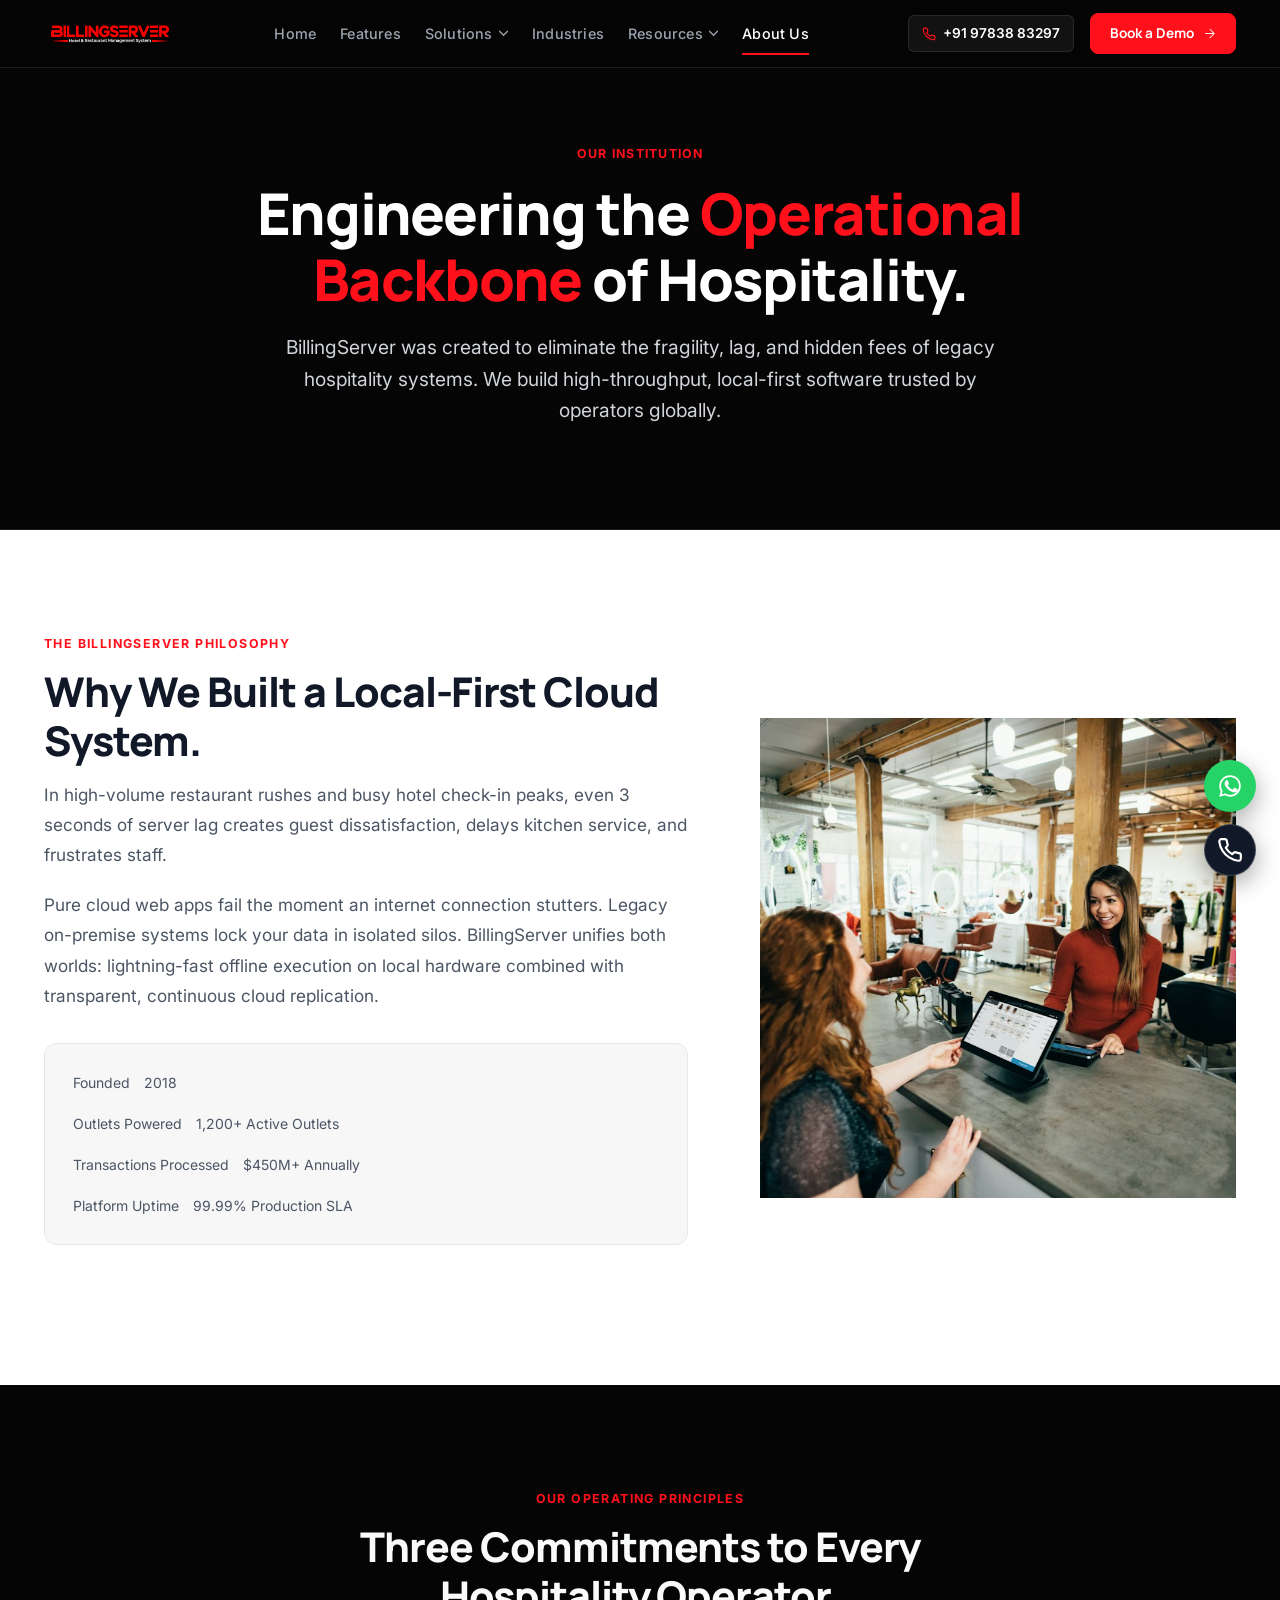
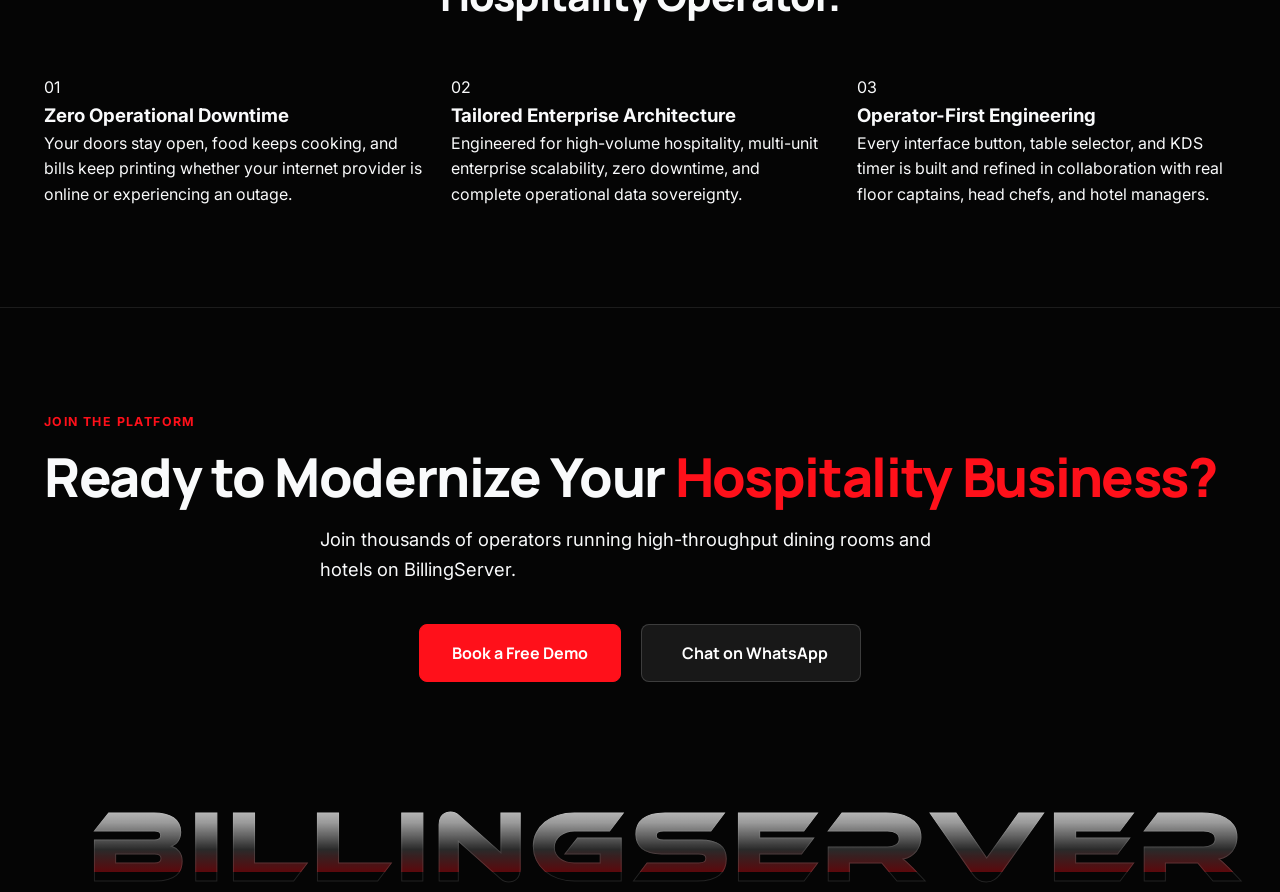
==== commit 0386781a: "Create dedicated Custom Software Solutions page (custom-software.html) with in-depth breakdowns of a" ====
--- a/about-us.html
+++ b/about-us.html
@@ -3,12 +3,61 @@
 <head>
   <meta charset="UTF-8">
   <meta name="viewport" content="width=device-width, initial-scale=1.0">
-  <title>About Us â€” BillingServer Hospitality Platform</title>
-  <meta name="description" content="Learn about BillingServer's mission to deliver the world's most resilient, local-first enterprise software for restaurants, hotels, and hospitality chains.">
+  <title>About Us — Enterprise Hospitality Platform & Custom Software | BillingServer</title>
+  <meta name="title" content="About Us — Enterprise Hospitality Platform & Custom Software | BillingServer">
+  <meta name="description" content="Learn how BillingServer is engineering the next-generation operating system for hospitality businesses and custom enterprise software worldwide.">
+  <meta name="keywords" content="about billingserver, restaurant software company, hotel software company jaipur, custom software developers, hospitality technology">
+  <meta name="author" content="BillingServer Technologies">
+  <meta name="robots" content="index, follow, max-snippet:-1, max-image-preview:large, max-video-preview:-1">
+  <link rel="canonical" href="https://billingserver.in/about-us.html">
+
+  <!-- Open Graph / Facebook -->
+  <meta property="og:type" content="website">
+  <meta property="og:url" content="https://billingserver.in/about-us.html">
+  <meta property="og:title" content="About Us — Enterprise Hospitality Platform & Custom Software | BillingServer">
+  <meta property="og:description" content="Learn how BillingServer is engineering the next-generation operating system for hospitality businesses and custom enterprise software worldwide.">
+  <meta property="og:image" content="https://billingserver.in/assets/video-poster.jpg">
+  <meta property="og:site_name" content="BillingServer">
+  <meta property="og:locale" content="en_IN">
+
+  <!-- Twitter Card -->
+  <meta name="twitter:card" content="summary_large_image">
+  <meta name="twitter:url" content="https://billingserver.in/about-us.html">
+  <meta name="twitter:title" content="About Us — Enterprise Hospitality Platform & Custom Software | BillingServer">
+  <meta name="twitter:description" content="Learn how BillingServer is engineering the next-generation operating system for hospitality businesses and custom enterprise software worldwide.">
+  <meta name="twitter:image" content="https://billingserver.in/assets/video-poster.jpg">
+
+  <!-- Favicon -->
+  <link rel="icon" type="image/png" href="assets/logo.png">
+  <link rel="apple-touch-icon" href="assets/logo.png">
+  <meta name="theme-color" content="#050505">
+
   <link rel="preconnect" href="https://fonts.googleapis.com">
   <link rel="preconnect" href="https://fonts.gstatic.com" crossorigin>
   <link href="https://fonts.googleapis.com/css2?family=Inter:wght@400;500;600;700&family=Manrope:wght@500;600;700;800&display=swap" rel="stylesheet">
   <link rel="stylesheet" href="style.css">
+
+  <!-- Structured Data: BreadcrumbList -->
+  <script type="application/ld+json">
+  {
+    "@context": "https://schema.org",
+    "@type": "BreadcrumbList",
+    "itemListElement": [
+      {
+        "@type": "ListItem",
+        "position": 1,
+        "name": "Home",
+        "item": "https://billingserver.in/"
+      },
+      {
+        "@type": "ListItem",
+        "position": 2,
+        "name": "About Us",
+        "item": "https://billingserver.in/about-us.html"
+      }
+    ]
+  }
+  </script>
 </head>
 <body>
 
@@ -49,7 +98,7 @@
               <div class="dropdown-item-title">Multi-Branch Business</div>
               <div class="dropdown-item-desc">Central HQ, unified stock & branch reports</div>
             </a>
-            <a href="index.html#custom-software" class="dropdown-item">
+            <a href="custom-software.html" class="dropdown-item">
               <div class="dropdown-item-title" style="color: var(--c-red);">Custom Software (CRM, HRMS, Billing)</div>
               <div class="dropdown-item-desc">Bespoke software developed for your exact requirements</div>
             </a>
@@ -129,6 +178,7 @@
           <a href="solutions.html#hotel" class="mobile-sublink">Hotel Management (PMS)</a>
           <a href="solutions.html#cafe" class="mobile-sublink">Cafe & Quick Service</a>
           <a href="solutions.html#multibranch" class="mobile-sublink">Multi-Branch Business</a>
+          <a href="custom-software.html" class="mobile-sublink" style="color: var(--c-red);">Custom Software (CRM, HRMS, Billing)</a>
         </div>
       </div>
 
--- a/style.css
+++ b/style.css
@@ -2820,3 +2820,848 @@
     font-size: clamp(1.8rem, 7.5vw, 3.8rem);
   }
 }
+
+
+/* ========================================================
+   SECTION 8.5: INTERACTIVE LIVE THERMAL RECEIPT PRINTER
+   INDUSTRIAL PRECISION POS INTAKE ENGINE (WHITE THEME)
+   ======================================================== */
+.live-printer-section {
+  position: relative;
+  overflow: hidden;
+  background-color: #FFFFFF;
+  background-image: 
+    radial-gradient(circle at 10% 20%, rgba(255, 16, 26, 0.04) 0%, transparent 40%),
+    radial-gradient(circle at 90% 80%, rgba(0, 0, 0, 0.02) 0%, transparent 40%),
+    linear-gradient(rgba(0, 0, 0, 0.025) 1px, transparent 1px),
+    linear-gradient(90deg, rgba(0, 0, 0, 0.025) 1px, transparent 1px);
+  background-size: 100% 100%, 100% 100%, 48px 48px, 48px 48px;
+  border-top: 1px solid #E5E7EB;
+  border-bottom: 1px solid #E5E7EB;
+}
+
+.live-printer-grid {
+  display: grid;
+  grid-template-columns: 1.15fr 0.85fr;
+  gap: 2.25rem;
+  align-items: start;
+  max-width: 1200px;
+  margin: 0 auto;
+}
+
+@media (max-width: 980px) {
+  .live-printer-grid {
+    grid-template-columns: 1fr;
+    gap: 3rem;
+  }
+}
+
+/* LEFT FORM PANEL (CLEAN BORDERLESS THEME) */
+.form-panel {
+  background: transparent;
+  border: none;
+  border-radius: 0;
+  padding: 0.5rem 0;
+  display: flex;
+  flex-direction: column;
+  gap: 1.25rem;
+  box-shadow: none;
+  position: relative;
+}
+
+.form-panel::before {
+  display: none;
+}
+
+.panel-header {
+  display: flex;
+  justify-content: space-between;
+  align-items: flex-start;
+  border-bottom: 1px solid #E5E7EB;
+  padding-bottom: 1rem;
+  gap: 0.75rem;
+}
+
+.panel-pretitle {
+  font-family: var(--font-heading);
+  font-size: 0.65rem;
+  font-weight: 800;
+  letter-spacing: 1.2px;
+  color: var(--c-red);
+  margin-bottom: 0.25rem;
+}
+
+.panel-title {
+  font-family: var(--font-heading);
+  font-size: 1.35rem;
+  font-weight: 800;
+  color: #111827;
+  margin: 0;
+}
+
+.panel-subtitle {
+  font-size: 0.825rem;
+  color: #6B7280;
+  margin-top: 0.25rem;
+}
+
+.panel-header-actions {
+  display: flex;
+  align-items: center;
+  gap: 0.65rem;
+}
+
+.header-btn {
+  padding: 6px 13px;
+  background: #F9FAFB;
+  border: 1px solid #D1D5DB;
+  color: #1F2937;
+  border-radius: 20px;
+  font-family: var(--font-heading);
+  font-weight: 700;
+  font-size: 0.775rem;
+  cursor: pointer;
+  transition: all 0.2s ease;
+}
+
+.header-btn:hover {
+  border-color: var(--c-red);
+  background: #FEE2E2;
+  color: var(--c-red);
+  transform: translateY(-1px);
+}
+
+.live-pill {
+  display: flex;
+  align-items: center;
+  gap: 6px;
+  background: rgba(255, 16, 26, 0.08);
+  border: 1px solid rgba(255, 16, 26, 0.25);
+  padding: 4px 10px;
+  border-radius: 20px;
+  font-family: var(--font-heading);
+  font-size: 0.68rem;
+  font-weight: 800;
+  color: #DC2626;
+  letter-spacing: 0.5px;
+}
+
+.live-pill .pill-dot {
+  width: 7px;
+  height: 7px;
+  background: var(--c-red);
+  border-radius: 50%;
+  box-shadow: 0 0 8px var(--c-red);
+  animation: pulsePillDot 1.8s infinite;
+}
+
+@keyframes pulsePillDot {
+  0% { transform: scale(0.9); opacity: 0.7; }
+  50% { transform: scale(1.3); opacity: 1; }
+  100% { transform: scale(0.9); opacity: 0.7; }
+}
+
+.form-card {
+  display: flex;
+  flex-direction: column;
+  gap: 1.15rem;
+  background: transparent;
+  border: none;
+  border-radius: 0;
+  padding: 0;
+}
+
+.form-card .input-group {
+  display: flex;
+  flex-direction: column;
+  gap: 0.4rem;
+  width: 100%;
+}
+
+.form-card label {
+  font-family: var(--font-heading);
+  font-size: 0.825rem;
+  font-weight: 700;
+  color: #1F2937;
+  letter-spacing: -0.2px;
+}
+
+.form-card label .required {
+  color: var(--c-red);
+}
+
+.form-card input,
+.form-card select,
+.form-card textarea {
+  background: #FFFFFF;
+  border: 1px solid #D1D5DB;
+  border-radius: 8px;
+  color: #111827;
+  padding: 0.75rem 0.95rem;
+  font-size: 0.9rem;
+  font-family: var(--font-body);
+  transition: all 0.2s ease;
+  outline: none;
+  width: 100%;
+  box-shadow: 0 1px 2px rgba(0, 0, 0, 0.04);
+}
+
+.form-card input::placeholder,
+.form-card textarea::placeholder {
+  color: #9CA3AF;
+}
+
+.form-card select {
+  cursor: pointer;
+  color: #111827;
+}
+
+.form-card input:focus,
+.form-card select:focus,
+.form-card textarea:focus {
+  border-color: var(--c-red);
+  box-shadow: 0 0 0 3px rgba(255, 16, 26, 0.15);
+  background: #FFFFFF;
+}
+
+.submit-action-area {
+  display: flex;
+  flex-direction: column;
+  gap: 0.75rem;
+  margin-top: 0.5rem;
+}
+
+.btn-submit {
+  width: 100%;
+  background: linear-gradient(135deg, #FF101A 0%, #CC0812 100%);
+  color: #FFFFFF;
+  border: none;
+  border-radius: 10px;
+  padding: 1rem 1.75rem;
+  display: flex;
+  align-items: center;
+  justify-content: center;
+  font-family: var(--font-heading);
+  font-size: 1.05rem;
+  font-weight: 800;
+  letter-spacing: 0.5px;
+  cursor: pointer;
+  box-shadow: 0 6px 20px rgba(255, 16, 26, 0.35);
+  transition: all 0.22s cubic-bezier(0.16, 1, 0.3, 1);
+}
+
+.btn-submit:hover {
+  background: linear-gradient(135deg, #FF262E 0%, #E00C15 100%);
+  transform: translateY(-2px);
+  box-shadow: 0 10px 28px rgba(255, 16, 26, 0.55);
+}
+
+.btn-submit:active {
+  transform: translateY(0);
+}
+
+/* RIGHT PRINTER PANEL */
+.printer-panel {
+  display: flex;
+  flex-direction: column;
+  align-items: center;
+  width: 100%;
+}
+
+.printer-stage {
+  width: 100%;
+  max-width: 340px;
+  display: flex;
+  flex-direction: column;
+  align-items: center;
+  position: relative;
+}
+
+.pos-printer-device.compact-printer {
+  width: 100%;
+  background: linear-gradient(180deg, #242430 0%, #171720 65%, #0B0B10 100%);
+  border-radius: 14px 14px 6px 6px;
+  padding: 14px 16px 10px 16px;
+  box-shadow: 
+    0 25px 50px -10px rgba(0, 0, 0, 0.42),
+    0 10px 20px -5px rgba(0, 0, 0, 0.22),
+    inset 0 1px 2px rgba(255, 255, 255, 0.25),
+    inset 0 -2px 5px rgba(0, 0, 0, 0.95);
+  border: 1px solid #303040;
+  position: relative;
+  z-index: 25;
+  display: flex;
+  flex-direction: column;
+  gap: 8px;
+}
+
+.printer-top {
+  display: flex;
+  justify-content: space-between;
+  align-items: center;
+  border-bottom: 1px solid rgba(255, 255, 255, 0.08);
+  padding-bottom: 8px;
+}
+
+.brand-strip {
+  display: flex;
+  flex-direction: column;
+}
+
+.brand-strip .brand-logo {
+  font-family: 'Space Mono', 'Share Tech Mono', monospace;
+  font-size: 0.85rem;
+  font-weight: 700;
+  color: #FFFFFF;
+  letter-spacing: 0.4px;
+}
+
+.brand-strip .model-number {
+  font-size: 0.52rem;
+  color: #6B7280;
+  font-weight: 700;
+  letter-spacing: 0.4px;
+}
+
+.printer-leds {
+  display: flex;
+  align-items: center;
+  gap: 8px;
+}
+
+.led-wrapper {
+  display: flex;
+  flex-direction: column;
+  align-items: center;
+  gap: 2px;
+}
+
+.led {
+  width: 7px;
+  height: 7px;
+  border-radius: 50%;
+  background: #27272A;
+  box-shadow: inset 0 1px 2px rgba(0,0,0,0.8);
+  transition: all 0.25s ease;
+}
+
+.led-label {
+  font-size: 0.5rem;
+  font-family: 'Space Mono', monospace;
+  color: #6B7280;
+  font-weight: 700;
+}
+
+.led-power.active {
+  background: #10B981;
+  box-shadow: 0 0 6px #10B981;
+}
+
+.led-ready.active {
+  background: var(--c-red);
+  box-shadow: 0 0 6px var(--c-red);
+}
+
+.led-print.printing {
+  background: #F59E0B;
+  box-shadow: 0 0 10px #F59E0B;
+  animation: ledPulse 0.15s infinite alternate;
+}
+
+@keyframes ledPulse {
+  from { opacity: 0.3; }
+  to { opacity: 1; }
+}
+
+.paper-slot-slit {
+  width: 100%;
+  height: 10px;
+  background: #040406;
+  border-radius: 3px;
+  box-shadow: inset 0 3px 5px rgba(0,0,0,0.95);
+  position: relative;
+  overflow: hidden;
+  margin-top: 1px;
+}
+
+.slot-shadow {
+  position: absolute;
+  top: 0;
+  left: 0;
+  right: 0;
+  height: 5px;
+  background: linear-gradient(180deg, rgba(0,0,0,0.95), transparent);
+  z-index: 2;
+}
+
+.cutter-blade {
+  position: absolute;
+  bottom: 0;
+  left: 2%;
+  right: 2%;
+  height: 2px;
+  background: #52525B;
+  border-radius: 1px;
+  z-index: 5;
+  transition: all 0.2s;
+}
+
+.cutter-blade.cutter-cut-flash {
+  animation: cutterSpark 0.45s ease-out;
+}
+
+@keyframes cutterSpark {
+  0% { background: #52525B; box-shadow: none; }
+  30% { background: #FFFFFF; box-shadow: 0 0 14px var(--c-red), 0 0 25px #FFFFFF; }
+  100% { background: #52525B; box-shadow: none; }
+}
+
+.slot-thermal-glow {
+  position: absolute;
+  top: 0;
+  left: 0;
+  right: 0;
+  bottom: 0;
+  background: linear-gradient(90deg, transparent 0%, rgba(255, 16, 26, 0.8) 50%, transparent 100%);
+  opacity: 0;
+  pointer-events: none;
+  z-index: 4;
+  transition: opacity 0.2s;
+}
+
+.slot-thermal-glow.active {
+  opacity: 1;
+  animation: thermalLaserSweep 0.35s linear infinite alternate;
+}
+
+@keyframes thermalLaserSweep {
+  0% { transform: translateX(-50%); }
+  100% { transform: translateX(50%); }
+}
+
+/* THERMAL PAPER RECEIPT (RICH 3D REALISTIC SHADOWS) */
+.receipt-paper-viewport {
+  position: relative;
+  width: 100%;
+  margin-top: -3px;
+  display: flex;
+  justify-content: center;
+  z-index: 10;
+  perspective: 1200px;
+  filter: drop-shadow(0 6px 10px rgba(0, 0, 0, 0.08)) 
+          drop-shadow(0 16px 24px rgba(0, 0, 0, 0.12)) 
+          drop-shadow(0 32px 42px rgba(0, 0, 0, 0.10));
+}
+
+.receipt-paper {
+  width: 290px;
+  background: transparent;
+  position: relative;
+  transition: transform 0.4s cubic-bezier(0.16, 1, 0.3, 1), opacity 0.3s;
+  transform-origin: top center;
+  will-change: transform;
+}
+
+.receipt-slot-top-shadow {
+  width: 100%;
+  height: 6px;
+  background: linear-gradient(180deg, rgba(0, 0, 0, 0.22) 0%, transparent 100%);
+  background-color: #FFFFFF;
+}
+
+.receipt-content {
+  background-color: #FFFFFF;
+  border-left: 1px solid rgba(0, 0, 0, 0.1);
+  border-right: 1px solid rgba(0, 0, 0, 0.1);
+  box-shadow: 
+    0 16px 30px -4px rgba(0, 0, 0, 0.14),
+    0 6px 12px -2px rgba(0, 0, 0, 0.06),
+    inset 0 1px 0 rgba(255, 255, 255, 0.95),
+    inset 0 -1px 0 rgba(0, 0, 0, 0.05);
+  background-image: 
+    repeating-linear-gradient(0deg, transparent, transparent 2px, rgba(0,0,0,0.012) 3px),
+    linear-gradient(90deg, rgba(0,0,0,0.02) 0%, transparent 4%, transparent 96%, rgba(0,0,0,0.03) 100%);
+  color: #050505;
+  font-family: 'Space Mono', 'Share Tech Mono', monospace;
+  font-size: 0.65rem;
+  line-height: 1.32;
+  padding: 8px 14px 8px 14px;
+  display: flex;
+  flex-direction: column;
+  gap: 3px;
+  border-radius: 0 0 2px 2px;
+}
+
+.receipt-header {
+  text-align: center;
+  display: flex;
+  flex-direction: column;
+  align-items: center;
+  gap: 1px;
+}
+
+.receipt-logo-wrap {
+  width: 100%;
+  margin-bottom: 2px;
+  display: flex;
+  justify-content: center;
+}
+
+.receipt-logo-img {
+  max-width: 180px;
+  width: 100%;
+  height: auto;
+  display: block;
+  mix-blend-mode: multiply;
+}
+
+.receipt-founder-name {
+  font-weight: 800;
+  font-size: 0.85rem;
+  letter-spacing: -0.2px;
+  text-transform: uppercase;
+}
+
+.receipt-founder-title {
+  font-size: 0.60rem;
+  font-weight: 700;
+  color: #4B5563;
+  letter-spacing: 0.4px;
+}
+
+.receipt-contact {
+  font-size: 0.60rem;
+  color: #1F2937;
+}
+
+.divider-line {
+  overflow: hidden;
+  white-space: nowrap;
+  letter-spacing: -1.5px;
+  color: #6B7280;
+  font-size: 0.62rem;
+  user-select: none;
+  margin: 1px 0;
+}
+
+.receipt-title {
+  font-weight: 800;
+  font-size: 0.70rem;
+  letter-spacing: 0.5px;
+}
+
+.receipt-meta {
+  display: flex;
+  flex-direction: column;
+  gap: 1px;
+  font-size: 0.60rem;
+}
+
+.meta-row {
+  display: flex;
+  justify-content: space-between;
+  align-items: center;
+}
+
+.badge-rec {
+  background: #000000;
+  color: #FFFFFF;
+  padding: 1px 4px;
+  font-size: 0.54rem;
+  font-weight: bold;
+}
+
+.receipt-section-title {
+  font-size: 0.60rem;
+  font-weight: 800;
+  letter-spacing: 0.5px;
+  text-decoration: underline;
+  margin-top: 1px;
+}
+
+.client-details-block {
+  display: flex;
+  flex-direction: column;
+  gap: 1px;
+  font-size: 0.60rem;
+}
+
+.client-row {
+  display: flex;
+  gap: 5px;
+}
+
+.client-row .c-label {
+  font-weight: bold;
+  min-width: 44px;
+}
+
+.client-row .c-val {
+  word-break: break-all;
+}
+
+.service-highlight-box {
+  background: rgba(0, 0, 0, 0.05);
+  border: 1px dashed #333;
+  padding: 4px 6px;
+  font-size: 0.67rem;
+  font-weight: 800;
+  color: #000;
+  margin-top: 1px;
+}
+
+.about-biz-section {
+  display: flex;
+  flex-direction: column;
+  gap: 1px;
+}
+
+.rec-about-text {
+  font-size: 0.59rem;
+  color: #111;
+  line-height: 1.3;
+  word-break: break-word;
+  white-space: pre-wrap;
+}
+
+.inquiry-status-box {
+  display: flex;
+  flex-direction: column;
+  gap: 1px;
+  font-size: 0.59rem;
+}
+
+.status-line {
+  display: flex;
+  justify-content: space-between;
+}
+
+.receipt-all-services {
+  width: 100%;
+  display: flex;
+  flex-direction: column;
+  gap: 1px;
+  margin-top: 2px;
+}
+
+.receipt-services-title {
+  font-size: 0.62rem;
+  font-weight: 800;
+  text-align: center;
+  letter-spacing: 0.4px;
+  color: #111;
+}
+
+.receipt-services-list {
+  list-style: none;
+  padding: 0;
+  margin: 3px 0;
+  display: grid;
+  grid-template-columns: 1fr 1fr;
+  gap: 3px 6px;
+  text-align: left;
+}
+
+.receipt-services-list li {
+  font-size: 0.53rem;
+  display: flex;
+  align-items: flex-start;
+  gap: 3px;
+  color: #111;
+  font-weight: 600;
+  line-height: 1.25;
+}
+
+.receipt-services-list li .chk-icon {
+  font-weight: 900;
+  color: #000;
+  font-size: 0.55rem;
+  line-height: 1.25;
+  flex-shrink: 0;
+}
+
+.receipt-footer {
+  margin-top: 2px;
+  display: flex;
+  flex-direction: column;
+  align-items: center;
+  gap: 3px;
+  text-align: center;
+}
+
+.receipt-greetings {
+  font-size: 0.58rem;
+  font-weight: 700;
+  margin-top: 1px;
+}
+
+.small-disclaimer {
+  font-size: 0.50rem;
+  font-weight: normal;
+  color: #666;
+  margin-top: 1px;
+}
+
+.tear-guide-line {
+  font-size: 0.54rem;
+  letter-spacing: 0.5px;
+  color: #71717A;
+  text-align: center;
+  margin-top: 4px;
+  user-select: none;
+}
+
+/* ZIGZAG TORN PAPER SVG */
+.zigzag-torn-svg-container {
+  width: 100%;
+  height: 18px;
+  margin-top: -1px;
+  line-height: 0;
+  overflow: visible;
+  position: relative;
+  display: block;
+}
+
+.zigzag-svg {
+  width: 100%;
+  height: 18px;
+  display: block;
+  filter: drop-shadow(0 8px 14px rgba(0, 0, 0, 0.22));
+}
+
+/* ANIMATIONS */
+.printer-stepper-active {
+  animation: thermalVibrate 0.1s infinite;
+}
+
+@keyframes thermalVibrate {
+  0% { transform: translate(0, 0) scale(1); }
+  25% { transform: translate(-0.8px, 0.5px) scale(1.002); }
+  50% { transform: translate(0.8px, -0.5px) scale(0.999); }
+  75% { transform: translate(-0.5px, -0.6px) scale(1.001); }
+  100% { transform: translate(0, 0) scale(1); }
+}
+
+.receipt-paper.idle-sway {
+  animation: gentlePaperSway 4.5s ease-in-out infinite alternate;
+}
+
+@keyframes gentlePaperSway {
+  0% { transform: perspective(800px) rotateX(1.5deg) rotateZ(0deg); }
+  50% { transform: perspective(800px) rotateX(2.8deg) rotateZ(0.2deg); }
+  100% { transform: perspective(800px) rotateX(1deg) rotateZ(-0.25deg); }
+}
+
+.receipt-paper.paper-feed-bounce {
+  animation: steppedFeedBounce 0.22s cubic-bezier(0.16, 1, 0.3, 1);
+}
+
+@keyframes steppedFeedBounce {
+  0% { transform: translateY(0px) scale(1); }
+  35% { transform: translateY(12px) scale(1.008); }
+  70% { transform: translateY(4px) scale(1.002); }
+  100% { transform: translateY(0px) scale(1); }
+}
+
+.receipt-paper.cinematic-printing {
+  animation: cinematicPrintRollout 1.6s cubic-bezier(0.16, 1, 0.3, 1) forwards;
+  will-change: transform, clip-path;
+}
+
+@keyframes cinematicPrintRollout {
+  0% {
+    clip-path: inset(0 0 100% 0);
+    transform: translateY(-90px) scale(0.96);
+    opacity: 0.1;
+  }
+  15% {
+    clip-path: inset(0 0 80% 0);
+    transform: translateY(-65px) scale(0.98);
+    opacity: 0.7;
+  }
+  35% {
+    clip-path: inset(0 0 60% 0);
+    transform: translateY(-40px);
+    opacity: 1;
+  }
+  55% {
+    clip-path: inset(0 0 40% 0);
+    transform: translateY(-20px);
+  }
+  75% {
+    clip-path: inset(0 0 20% 0);
+    transform: translateY(-5px);
+  }
+  90% {
+    clip-path: inset(0 0 0 0);
+    transform: translateY(14px) scale(1.005);
+  }
+  96% {
+    transform: translateY(-3px) scale(0.998);
+  }
+  100% {
+    clip-path: inset(0 0 0 0);
+    transform: translateY(0px) scale(1);
+  }
+}
+
+.fresh-thermal-ink {
+  animation: thermalInkPulse 0.6s ease-out;
+}
+
+@keyframes thermalInkPulse {
+  0% {
+    background-color: rgba(255, 16, 26, 0.25);
+    color: #000000;
+  }
+  100% {
+    background-color: transparent;
+    color: inherit;
+  }
+}
+
+/* TOAST POPUP */
+.toast-popup {
+  position: fixed;
+  bottom: 28px;
+  right: 28px;
+  background: #111118;
+  color: #FFFFFF;
+  border: 1px solid var(--c-dark-border);
+  border-left: 4px solid var(--c-red);
+  padding: 14px 18px;
+  border-radius: 10px;
+  box-shadow: 0 15px 35px rgba(0, 0, 0, 0.8), 0 0 20px rgba(255, 16, 26, 0.2);
+  display: flex;
+  align-items: center;
+  gap: 12px;
+  z-index: 10000;
+  transform: translateY(100px);
+  opacity: 0;
+  transition: all 0.35s cubic-bezier(0.16, 1, 0.3, 1);
+  pointer-events: none;
+}
+
+.toast-popup.show {
+  transform: translateY(0);
+  opacity: 1;
+  pointer-events: auto;
+}
+
+.toast-popup .toast-icon {
+  font-size: 22px;
+  color: var(--c-red);
+}
+
+.toast-popup strong {
+  display: block;
+  font-family: var(--font-heading);
+  font-size: 0.90rem;
+  letter-spacing: -0.2px;
+}
+
+.toast-popup p {
+  font-size: 0.78rem;
+  color: #9CA3AF;
+  margin: 0;
+}
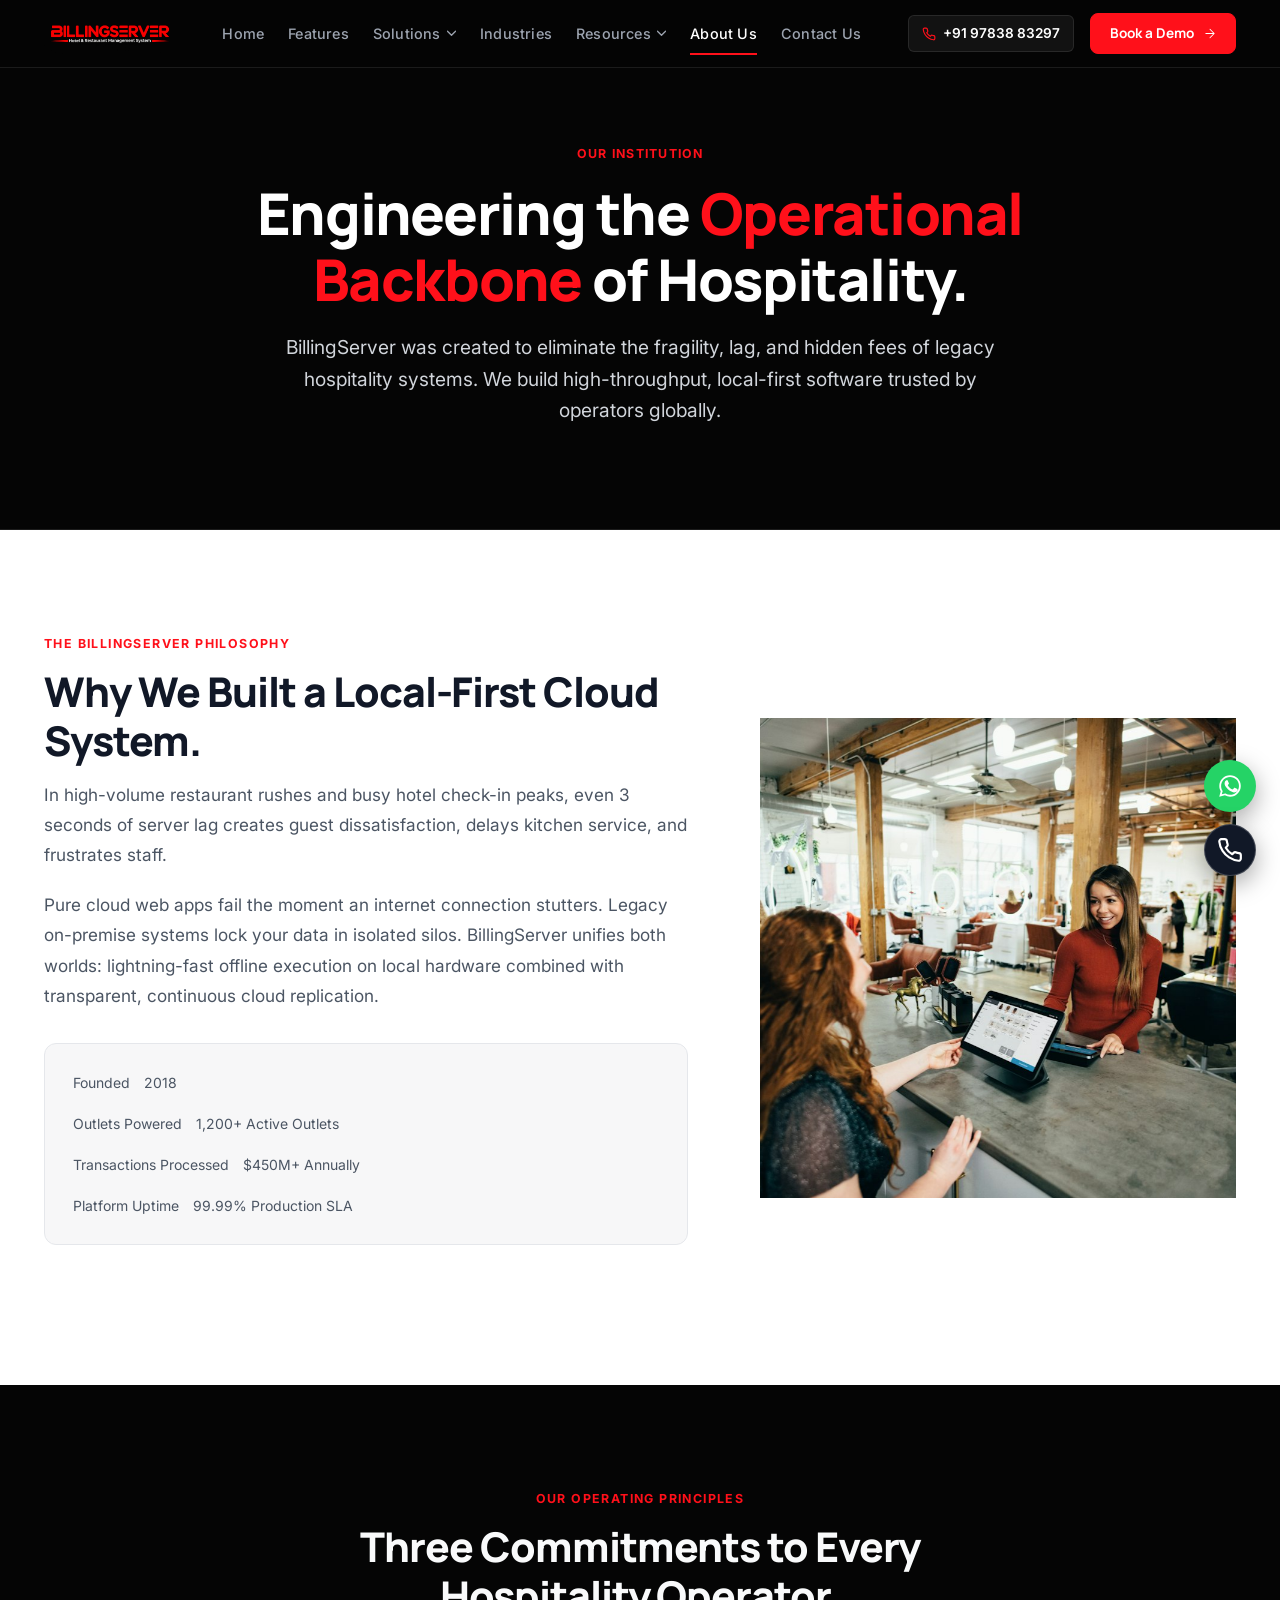
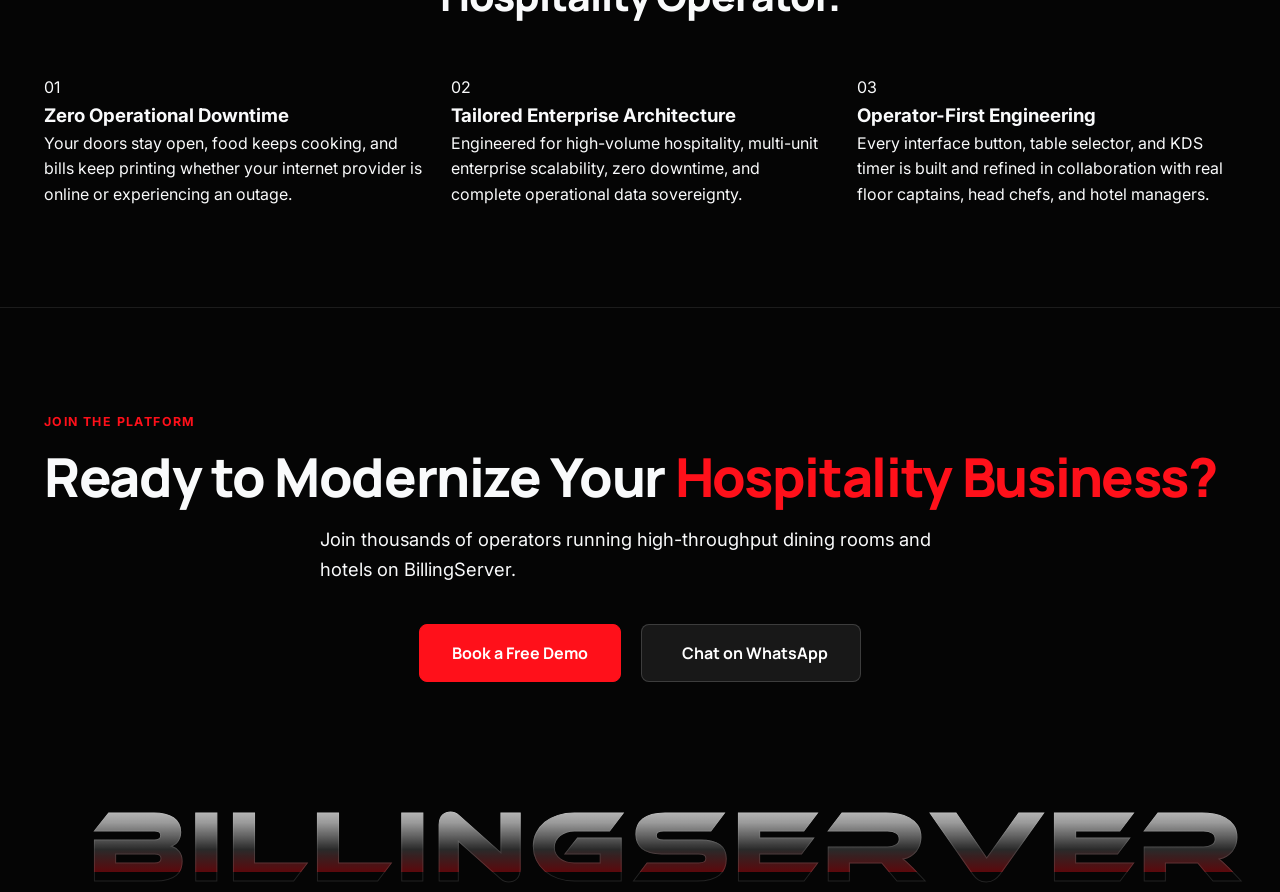
==== commit d74d2427: "Create dedicated Contact Us page (contact-us.html) featuring Precision Intake Protocol and add Conta" ====
--- a/about-us.html
+++ b/about-us.html
@@ -136,6 +136,7 @@
         </div>
 
         <a href="about-us.html" class="nav-item active">About Us</a>
+        <a href="contact-us.html" class="nav-item">Contact Us</a>
       </nav>
 
       <!-- Action Button & Mobile Toggle -->
@@ -201,6 +202,7 @@
       </div>
 
       <a href="about-us.html" class="mobile-link active">About Us</a>
+      <a href="contact-us.html" class="mobile-link">Contact Us</a>
 
       <div class="mobile-menu-cta" style="display: flex; flex-direction: column; gap: 0.65rem;">
         <a href="https://wa.me/919783883297?text=Hello%20BillingServer%2C%20I%20want%20to%20know%20more%20about%20the%20software." target="_blank" rel="noopener" class="btn btn-whatsapp btn-block">
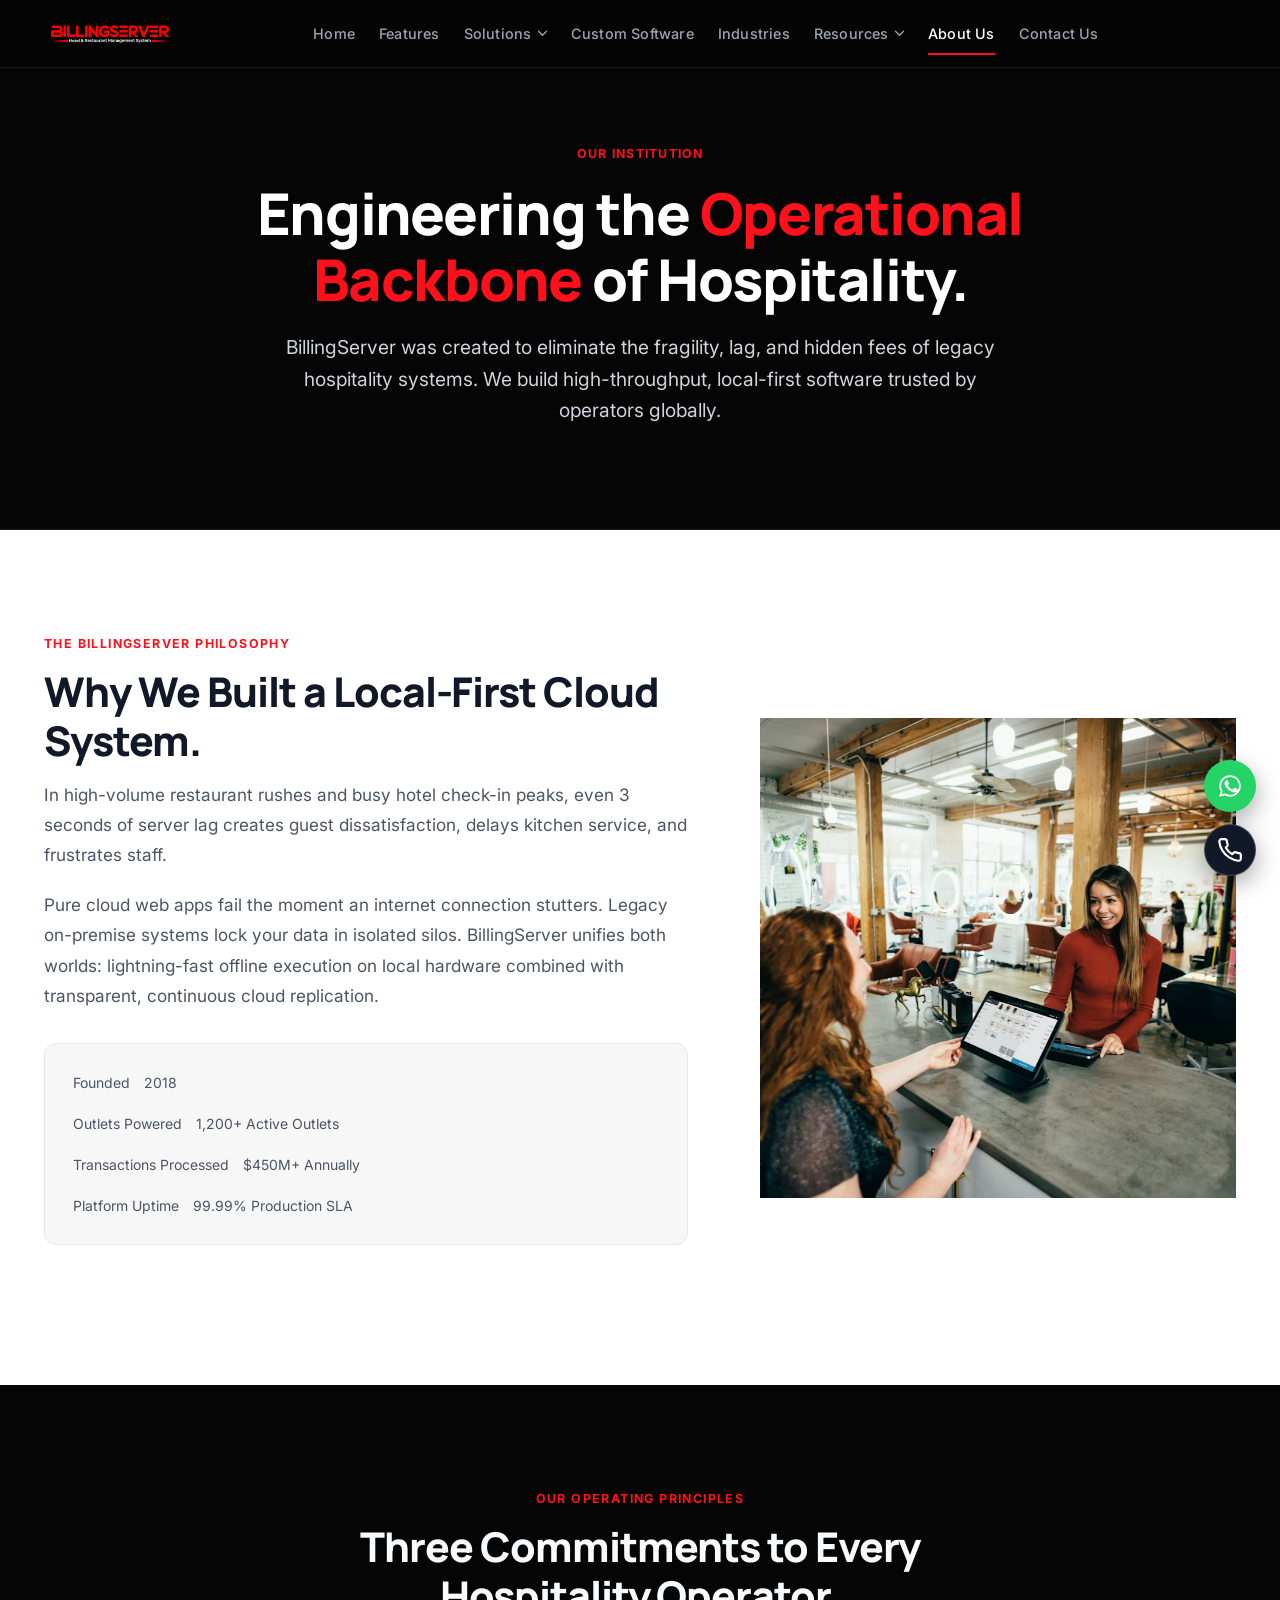
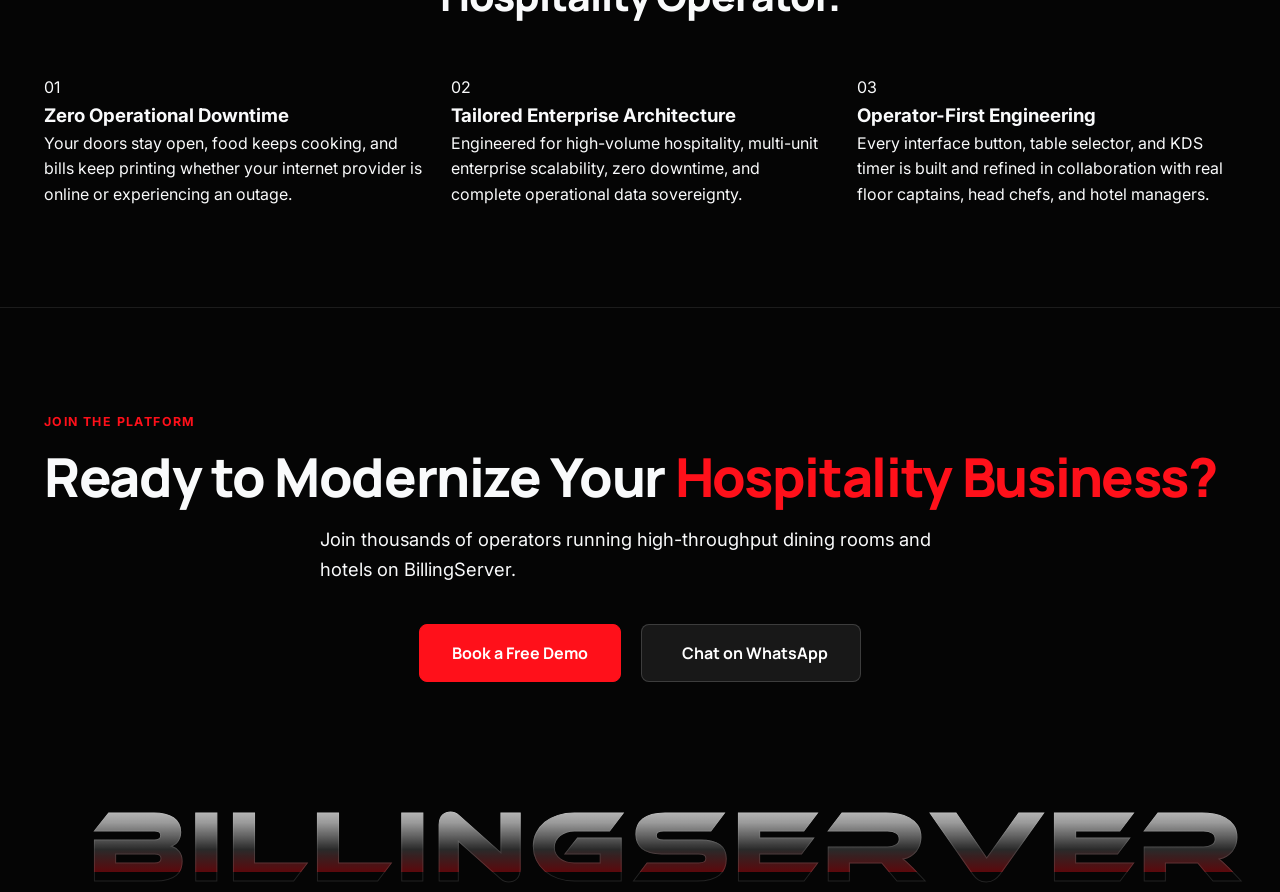
==== commit 93001962: "Update navbar: remove phone link and book demo button from header, add Custom Software to main menu" ====
--- a/about-us.html
+++ b/about-us.html
@@ -105,6 +105,7 @@
           </div>
         </div>
 
+        <a href="custom-software.html" class="nav-item">Custom Software</a>
         <a href="industries.html" class="nav-item">Industries</a>
 
         <!-- Resources Dropdown -->
@@ -141,18 +142,6 @@
 
       <!-- Action Button & Mobile Toggle -->
       <div class="nav-cta">
-        <a href="tel:+919783883297" class="nav-phone-link" title="Call Us Directly">
-          <svg viewBox="0 0 24 24" fill="none" stroke="currentColor" stroke-width="2" stroke-linecap="round" stroke-linejoin="round">
-            <path d="M22 16.92v3a2 2 0 0 1-2.18 2 19.79 19.79 0 0 1-8.63-3.07 19.5 19.5 0 0 1-6-6 19.79 19.79 0 0 1-3.07-8.67A2 2 0 0 1 4.11 2h3a2 2 0 0 1 2 1.72 12.84 12.84 0 0 0 .7 2.81 2 2 0 0 1-.45 2.11L8.09 9.91a16 16 0 0 0 6 6l1.27-1.27a2 2 0 0 1 2.11-.45 12.84 12.84 0 0 0 2.81.7A2 2 0 0 1 22 16.92z"></path>
-          </svg>
-          <span>+91 97838 83297</span>
-        </a>
-        <a href="book-demo.html" class="btn btn-primary btn-sm">
-          <span>Book a Demo</span>
-          <svg class="icon-arrow" viewBox="0 0 16 16" fill="currentColor">
-            <path fill-rule="evenodd" d="M3.5 8a.5.5 0 0 1 .5-.5h7.793L8.146 3.854a.5.5 0 1 1 .708-.708l4.5 4.5a.5.5 0 0 1 0 .708l-4.5 4.5a.5.5 0 0 1-.708-.708L11.793 8.5H4a.5.5 0 0 1-.5-.5z"/>
-          </svg>
-        </a>
         <button class="mobile-toggle" id="mobileToggle" aria-label="Toggle navigation menu">
           <span></span>
           <span></span>
@@ -183,6 +172,7 @@
         </div>
       </div>
 
+      <a href="custom-software.html" class="mobile-link">Custom Software</a>
       <a href="industries.html" class="mobile-link">Industries</a>
 
       <!-- Mobile Resources Dropdown -->
--- a/style.css
+++ b/style.css
@@ -810,7 +810,7 @@
 .hero-container {
   position: relative;
   z-index: 10;
-  max-width: 960px;
+  max-width: 1080px;
   margin: 0 auto;
   text-align: center;
   display: flex;
@@ -894,83 +894,156 @@
   animation: heroFadeUp 0.75s cubic-bezier(0.16, 1, 0.3, 1) 0.64s both;
 }
 
-/* Trust Bar (Architectural Solid Layout) */
+/* Trust Bar (Architectural 3-Pillar Grid Redesign) */
 .hero-trust-bar {
-  display: flex;
-  align-items: center;
-  justify-content: space-between;
+  display: grid;
+  grid-template-columns: repeat(3, 1fr);
+  gap: 1.25rem;
   width: 100%;
-  max-width: 940px;
-  background-color: rgba(13, 13, 17, 0.85);
-  border: 1px solid var(--c-dark-border);
-  border-radius: var(--radius-lg);
-  padding: 1.5rem 2.5rem;
-  box-shadow: 0 16px 36px rgba(0, 0, 0, 0.5);
+  max-width: 1080px;
+  background: transparent;
+  border: none;
+  border-radius: 0;
+  padding: 0;
+  box-shadow: none;
   position: relative;
   z-index: 10;
+  margin-top: 2rem;
+}
+
+.trust-card {
+  background: rgba(14, 14, 18, 0.78);
+  backdrop-filter: blur(16px);
+  -webkit-backdrop-filter: blur(16px);
+  border: 1px solid rgba(255, 255, 255, 0.08);
+  border-radius: var(--radius-lg);
+  padding: 1.75rem 1.5rem;
+  display: flex;
+  flex-direction: column;
+  text-align: left;
+  position: relative;
+  overflow: hidden;
+  box-shadow: 0 16px 36px rgba(0, 0, 0, 0.45);
+  transition: all 0.35s cubic-bezier(0.16, 1, 0.3, 1);
   animation: heroFadeUp 0.85s cubic-bezier(0.16, 1, 0.3, 1) 0.8s both;
 }
 
-.hero-trust-bar .trust-item:nth-of-type(1) {
-  animation: heroFadeUp 0.7s cubic-bezier(0.16, 1, 0.3, 1) 0.95s both;
-}
-
-.hero-trust-bar .trust-item:nth-of-type(2) {
-  animation: heroFadeUp 0.7s cubic-bezier(0.16, 1, 0.3, 1) 1.1s both;
-}
-
-.hero-trust-bar .trust-item:nth-of-type(3) {
-  animation: heroFadeUp 0.7s cubic-bezier(0.16, 1, 0.3, 1) 1.25s both;
-}
-
-.trust-item {
-  display: flex;
-  align-items: center;
-  gap: 1rem;
-  text-align: left;
-  flex: 1;
+.trust-card:nth-of-type(1) {
+  animation-delay: 0.8s;
+}
+.trust-card:nth-of-type(2) {
+  animation-delay: 0.95s;
+}
+.trust-card:nth-of-type(3) {
+  animation-delay: 1.1s;
+}
+
+.trust-card::before {
+  content: '';
+  position: absolute;
+  top: 0;
+  left: 0;
+  right: 0;
+  height: 2px;
+  background: linear-gradient(90deg, var(--c-red), rgba(255, 16, 26, 0.3), transparent);
+  opacity: 0.7;
+  transition: opacity 0.3s ease, height 0.3s ease;
+}
+
+.trust-card:hover {
+  transform: translateY(-5px);
+  border-color: rgba(255, 16, 26, 0.45);
+  box-shadow: 0 22px 48px rgba(0, 0, 0, 0.65), 0 0 24px rgba(255, 16, 26, 0.15);
+  background: rgba(18, 18, 24, 0.92);
+}
+
+.trust-card:hover::before {
+  opacity: 1;
+  height: 3px;
+}
+
+.trust-card-top {
+  display: flex;
+  align-items: center;
+  justify-content: space-between;
+  margin-bottom: 1.25rem;
 }
 
 .trust-icon-wrap {
-  width: 42px;
-  height: 42px;
-  min-width: 42px;
+  width: 44px;
+  height: 44px;
+  min-width: 44px;
   border-radius: var(--radius-md);
-  background-color: rgba(255, 16, 26, 0.1);
-  border: 1px solid rgba(255, 16, 26, 0.25);
+  background: rgba(255, 16, 26, 0.12);
+  border: 1px solid rgba(255, 16, 26, 0.3);
   color: var(--c-red);
   display: flex;
   align-items: center;
   justify-content: center;
+  transition: transform 0.3s ease;
+}
+
+.trust-card:hover .trust-icon-wrap {
+  transform: scale(1.08);
 }
 
 .trust-icon-wrap svg {
-  width: 20px;
-  height: 20px;
-}
-
-.trust-text {
-  display: flex;
-  flex-direction: column;
-}
-
-.trust-text strong {
+  width: 22px;
+  height: 22px;
+}
+
+.trust-badge {
+  font-family: 'JetBrains Mono', monospace;
+  font-size: 0.68rem;
+  font-weight: 700;
+  color: var(--c-red);
+  letter-spacing: 0.06em;
+  text-transform: uppercase;
+  background: rgba(255, 16, 26, 0.08);
+  border: 1px solid rgba(255, 16, 26, 0.22);
+  padding: 0.25rem 0.6rem;
+  border-radius: 999px;
+}
+
+.trust-title {
   font-family: var(--font-heading);
-  font-size: 0.95rem;
-  font-weight: 700;
+  font-size: 1.15rem;
+  font-weight: 800;
   color: var(--c-white);
-}
-
-.trust-text span {
-  font-size: 0.8rem;
+  margin: 0 0 0.5rem;
+  line-height: 1.3;
+}
+
+.trust-desc {
+  font-size: 0.88rem;
   color: var(--c-text-muted);
-}
-
-.trust-separator {
-  width: 1px;
-  height: 38px;
-  background-color: var(--c-dark-border);
-  margin: 0 1.25rem;
+  line-height: 1.55;
+  margin: 0 0 1.25rem;
+  flex-grow: 1;
+}
+
+.trust-tags {
+  display: flex;
+  flex-wrap: wrap;
+  gap: 0.4rem;
+  padding-top: 1rem;
+  border-top: 1px solid rgba(255, 255, 255, 0.06);
+}
+
+.trust-tag {
+  font-size: 0.72rem;
+  font-weight: 600;
+  color: #9CA3AF;
+  background: rgba(255, 255, 255, 0.04);
+  border: 1px solid rgba(255, 255, 255, 0.08);
+  padding: 0.2rem 0.55rem;
+  border-radius: 4px;
+  transition: color 0.2s, border-color 0.2s;
+}
+
+.trust-card:hover .trust-tag {
+  color: #E5E7EB;
+  border-color: rgba(255, 255, 255, 0.16);
 }
 
 /* ========================================================
@@ -2687,14 +2760,9 @@
     display: flex;
   }
   .hero-trust-bar {
-    flex-direction: column;
+    grid-template-columns: 1fr;
     gap: 1.25rem;
-    padding: 1.5rem;
-  }
-  .trust-separator {
-    width: 100%;
-    height: 1px;
-    margin: 0;
+    padding: 0;
   }
 }
 
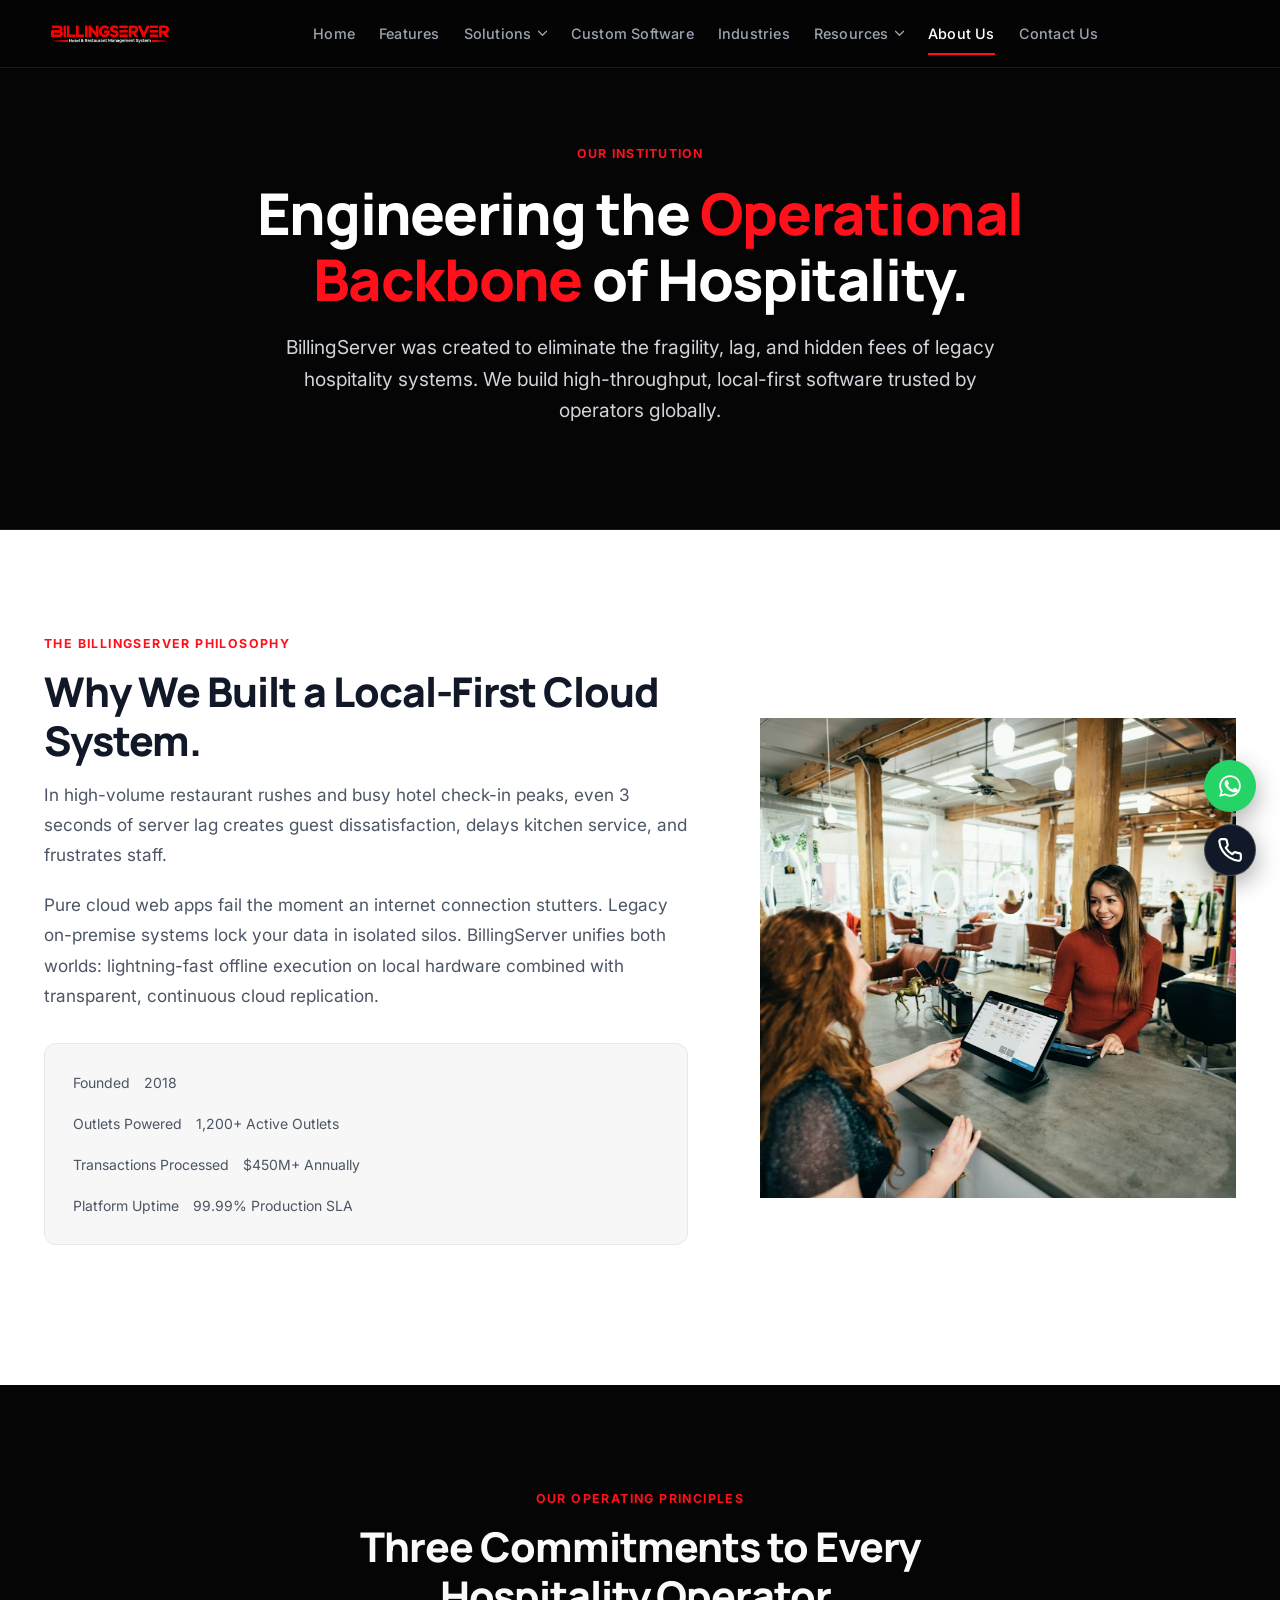
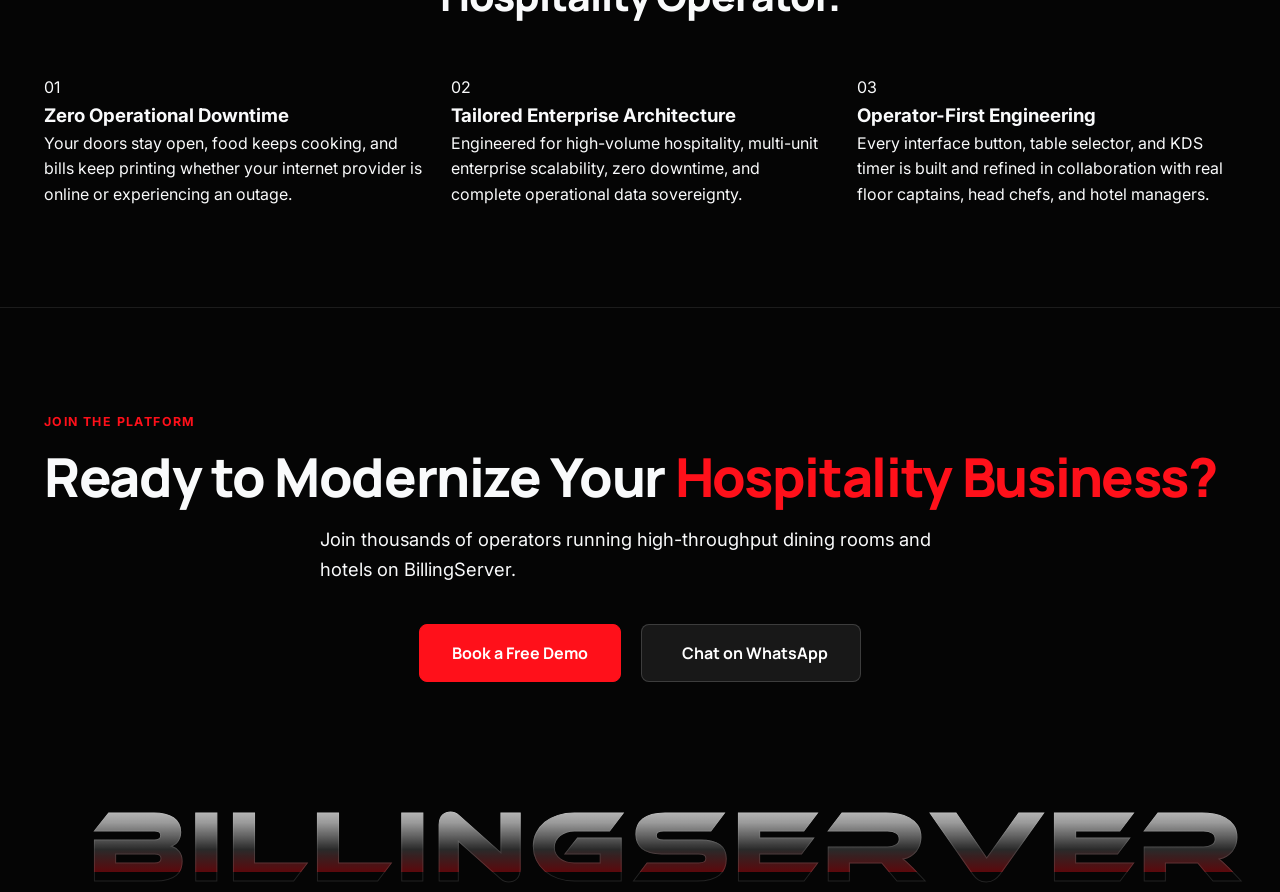
==== commit 81eca9a0: "Remove Custom Software from Solutions dropdown and submenus across all pages" ====
--- a/about-us.html
+++ b/about-us.html
@@ -98,10 +98,6 @@
               <div class="dropdown-item-title">Multi-Branch Business</div>
               <div class="dropdown-item-desc">Central HQ, unified stock & branch reports</div>
             </a>
-            <a href="custom-software.html" class="dropdown-item">
-              <div class="dropdown-item-title" style="color: var(--c-red);">Custom Software (CRM, HRMS, Billing)</div>
-              <div class="dropdown-item-desc">Bespoke software developed for your exact requirements</div>
-            </a>
           </div>
         </div>
 
@@ -168,7 +164,6 @@
           <a href="solutions.html#hotel" class="mobile-sublink">Hotel Management (PMS)</a>
           <a href="solutions.html#cafe" class="mobile-sublink">Cafe & Quick Service</a>
           <a href="solutions.html#multibranch" class="mobile-sublink">Multi-Branch Business</a>
-          <a href="custom-software.html" class="mobile-sublink" style="color: var(--c-red);">Custom Software (CRM, HRMS, Billing)</a>
         </div>
       </div>
 
@@ -201,7 +196,7 @@
         <a href="tel:+919783883297" class="btn btn-secondary btn-block">
           <span>Call: +91 97838 83297</span>
         </a>
-        <a href="book-demo.html" class="btn btn-primary btn-block">Book a Demo</a>
+        <a href="contact-us.html#service-inquiry" class="btn btn-primary btn-block">Book a Demo</a>
       </div>
     </div>
   </header>
@@ -300,7 +295,7 @@
           Join thousands of operators running high-throughput dining rooms and hotels on BillingServer.
         </p>
         <div class="cta-actions">
-          <a href="book-demo.html" class="btn btn-primary btn-lg">
+          <a href="contact-us.html#service-inquiry" class="btn btn-primary btn-lg">
             <span>Book a Free Demo</span>
           </a>
           <a href="https://wa.me/919783883297" target="_blank" rel="noopener noreferrer" class="btn btn-secondary btn-lg">
--- a/style.css
+++ b/style.css
@@ -890,7 +890,7 @@
   justify-content: center;
   gap: 1.25rem;
   flex-wrap: wrap;
-  margin-bottom: 4rem;
+  margin-bottom: 0;
   animation: heroFadeUp 0.75s cubic-bezier(0.16, 1, 0.3, 1) 0.64s both;
 }
 
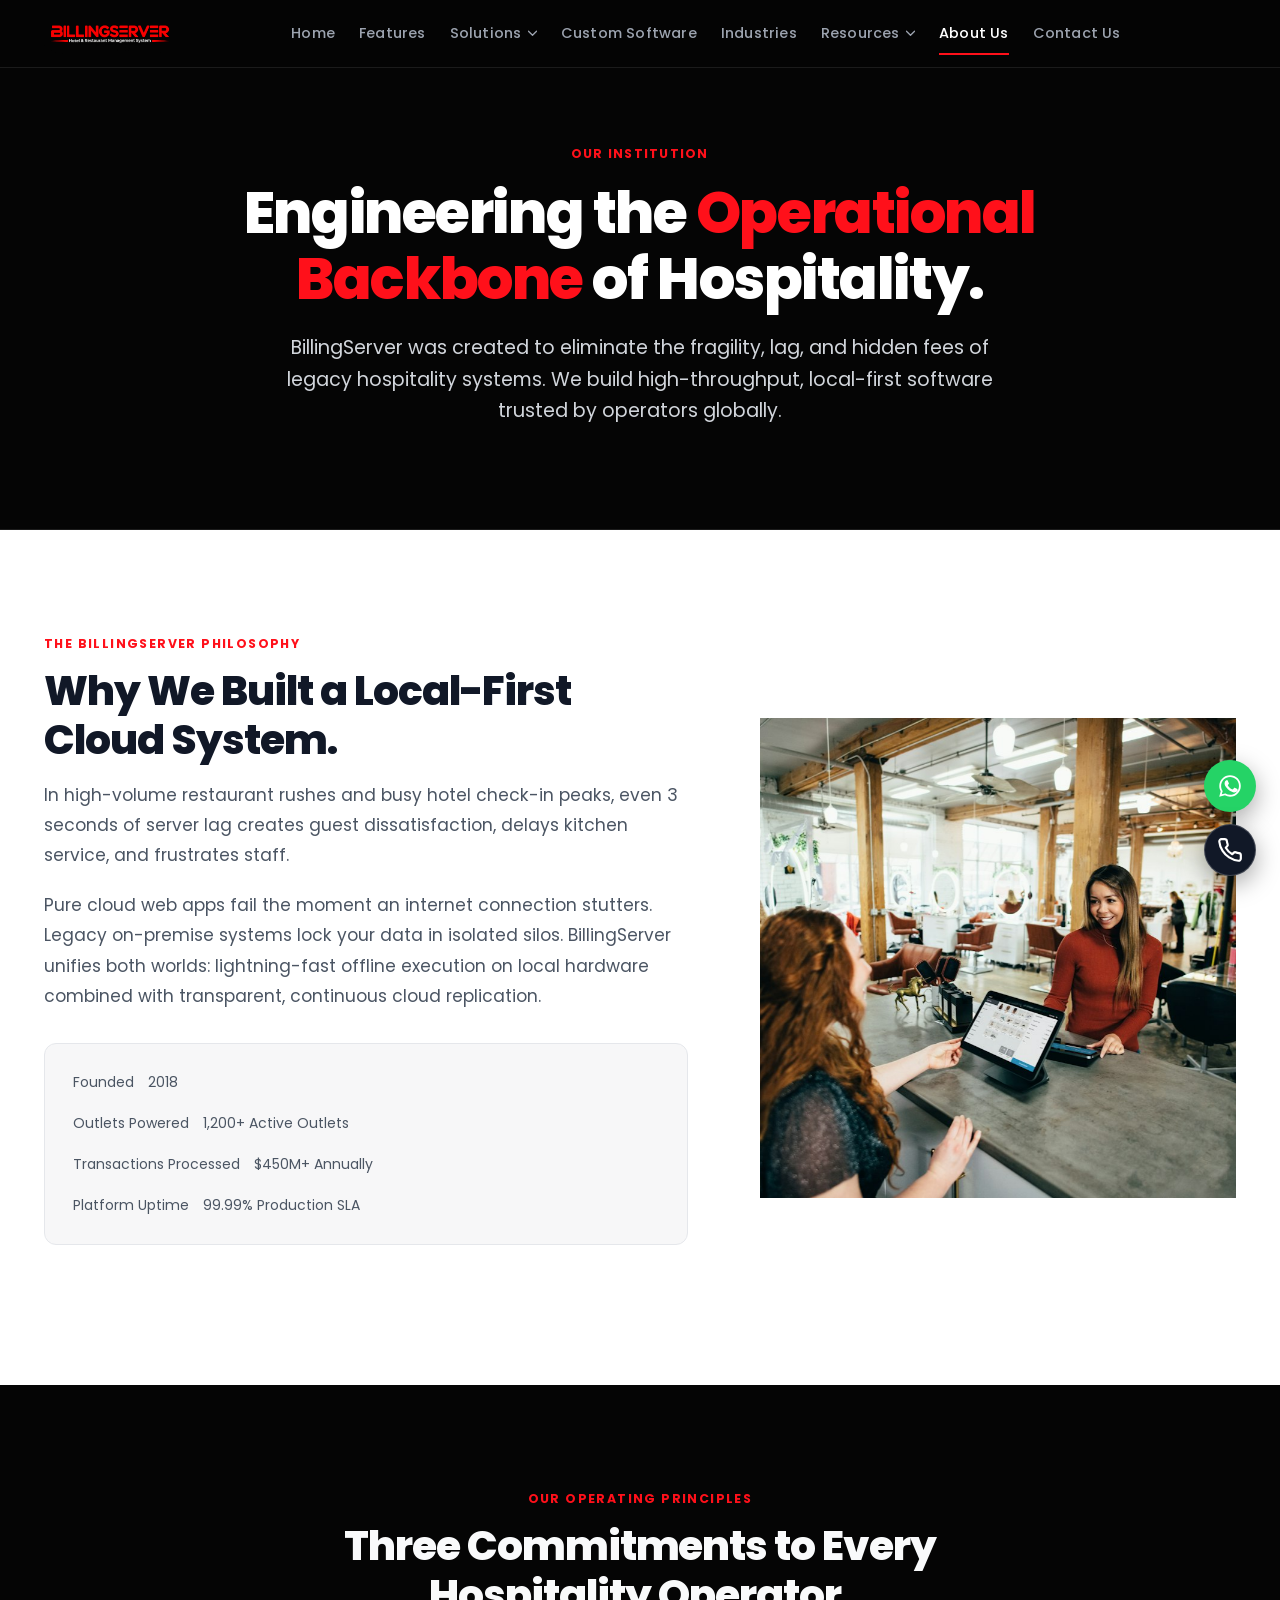
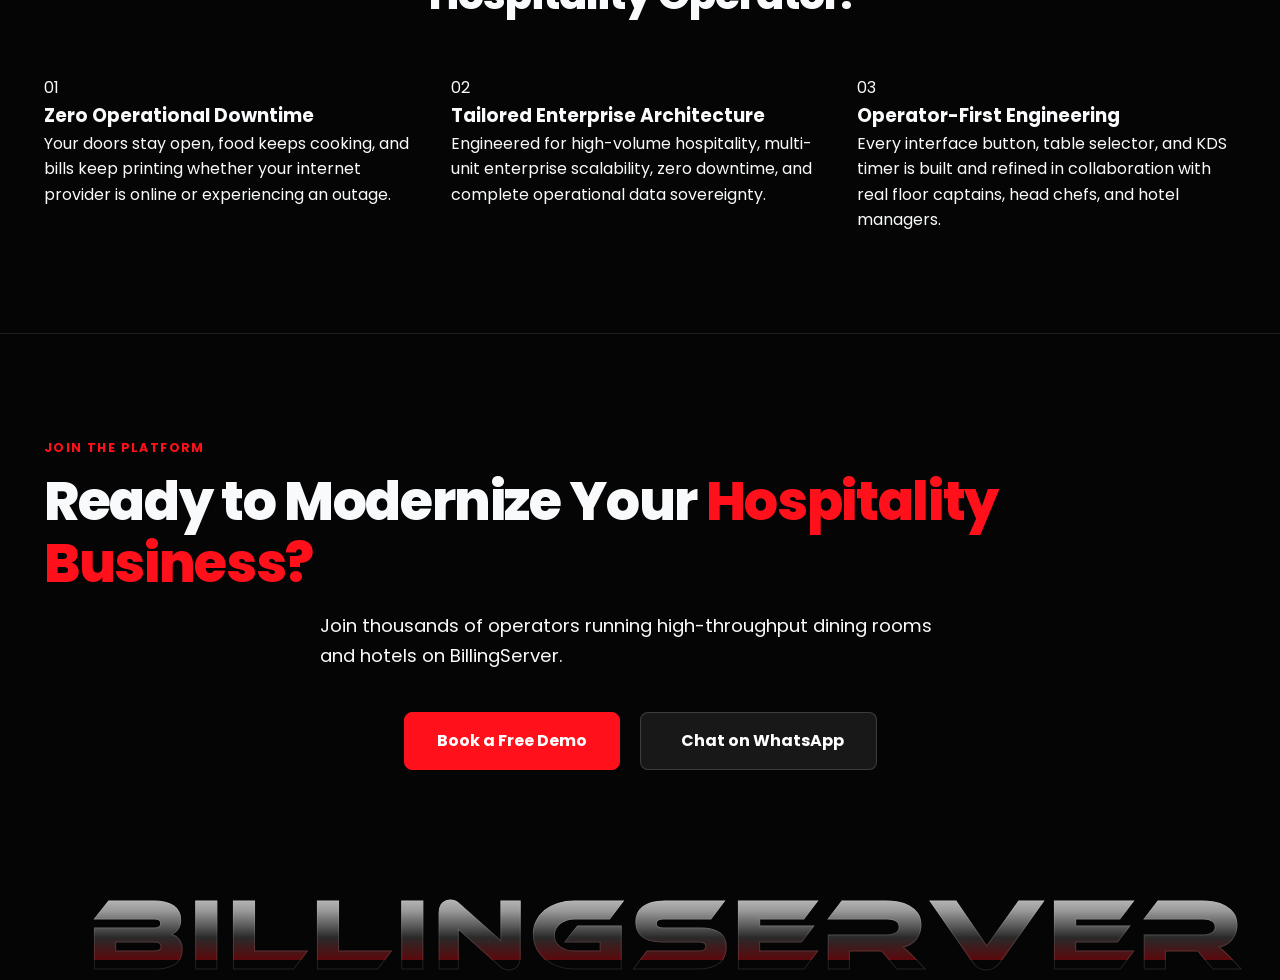
==== commit 19e31f8c: "Update site-wide typography to Poppins font, preserve Ethnocentric bottom watermark" ====
--- a/about-us.html
+++ b/about-us.html
@@ -34,7 +34,7 @@
 
   <link rel="preconnect" href="https://fonts.googleapis.com">
   <link rel="preconnect" href="https://fonts.gstatic.com" crossorigin>
-  <link href="https://fonts.googleapis.com/css2?family=Inter:wght@400;500;600;700&family=Manrope:wght@500;600;700;800&display=swap" rel="stylesheet">
+  <link href="https://fonts.googleapis.com/css2?family=Poppins:ital,wght@0,300;0,400;0,500;0,600;0,700;0,800;0,900;1,400;1,600;1,700&display=swap" rel="stylesheet">
   <link rel="stylesheet" href="style.css">
 
   <!-- Structured Data: BreadcrumbList -->
--- a/style.css
+++ b/style.css
@@ -1,3 +1,5 @@
+@import url('https://fonts.googleapis.com/css2?family=Poppins:ital,wght@0,300;0,400;0,500;0,600;0,700;0,800;0,900;1,400;1,600;1,700&display=swap');
+
 /* ========================================================
    LOCAL & WEBFONT DEFINITIONS
    ======================================================== */
@@ -48,8 +50,8 @@
   --c-text-muted: #9CA3AF;
 
   /* Typography */
-  --font-heading: 'Manrope', -apple-system, BlinkMacSystemFont, 'Segoe UI', Roboto, sans-serif;
-  --font-body: 'Inter', -apple-system, BlinkMacSystemFont, 'Segoe UI', Roboto, sans-serif;
+  --font-heading: 'Poppins', -apple-system, BlinkMacSystemFont, 'Segoe UI', Roboto, sans-serif;
+  --font-body: 'Poppins', -apple-system, BlinkMacSystemFont, 'Segoe UI', Roboto, sans-serif;
 
   /* Elevation & Borders */
   --radius-sm: 6px;
@@ -105,10 +107,13 @@
   transition: color var(--t-fast);
 }
 
-button {
+button, input, select, textarea {
   font-family: inherit;
   border: none;
   background: none;
+}
+
+button {
   cursor: pointer;
 }
 
@@ -993,7 +998,7 @@
 }
 
 .trust-badge {
-  font-family: 'JetBrains Mono', monospace;
+  font-family: var(--font-heading);
   font-size: 0.68rem;
   font-weight: 700;
   color: var(--c-red);
